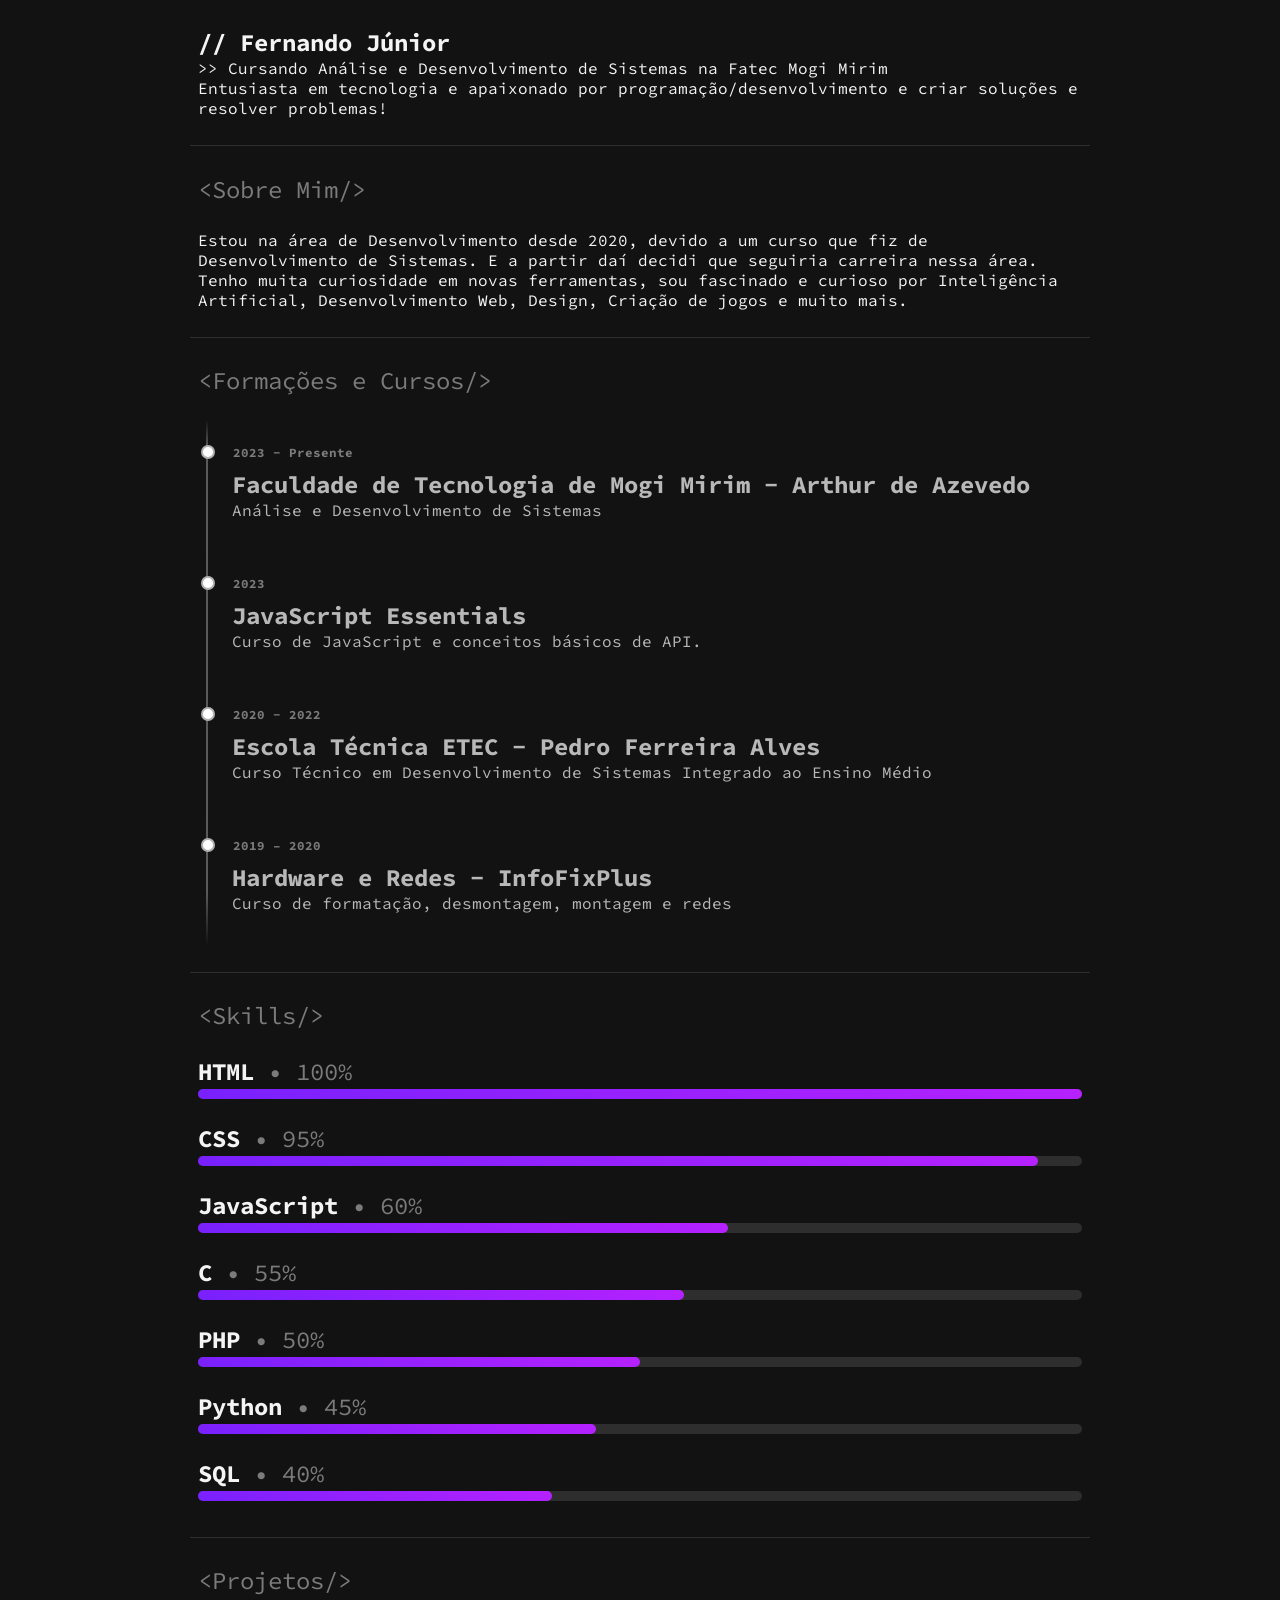
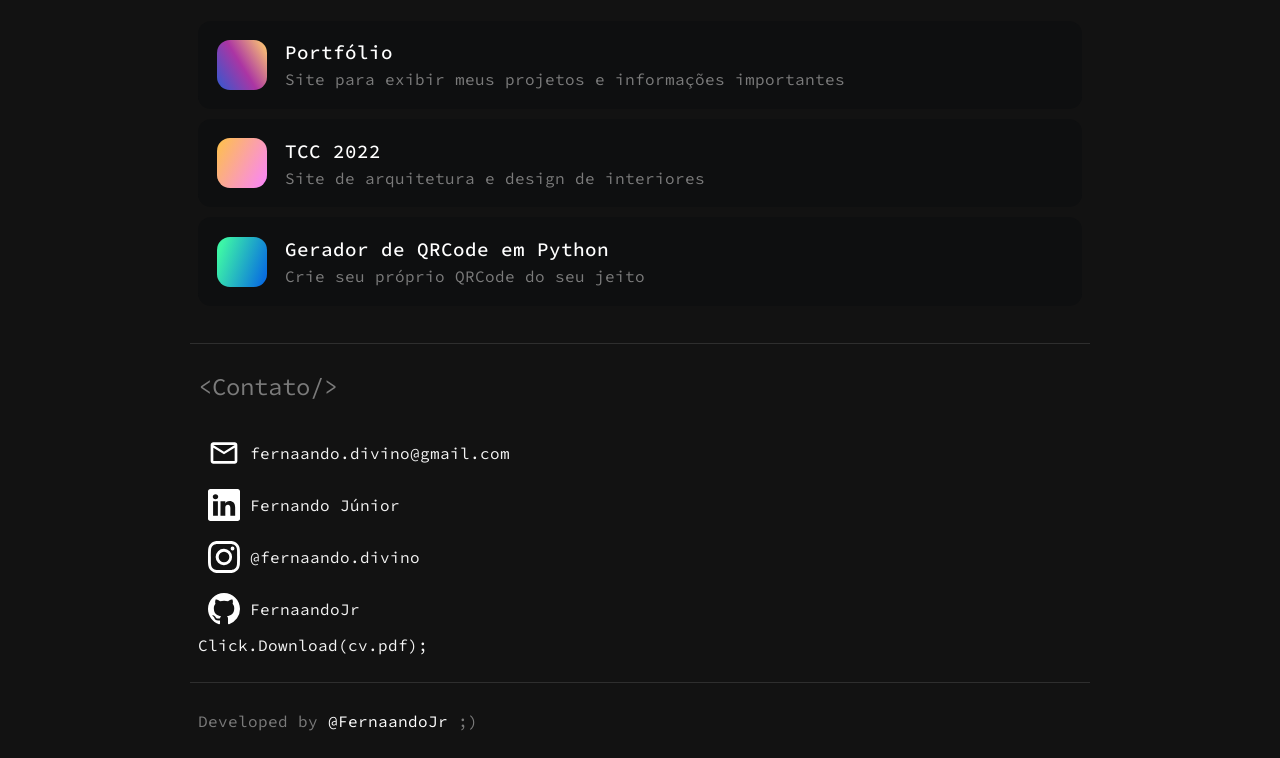
==== index.html @ dce90d5e "colocando animações na barra de skills" ====
<!DOCTYPE html>
<html lang="pt-BR">
  <head>
    <meta charset="UTF-8" />
    <meta content="width=device-width, initial-scale=1" name="viewport" />
    <link rel="stylesheet" href="./css/index.css" />
    <link rel="stylesheet" href="./css/skill.css" />
    <link rel="stylesheet" href="./css/contact.css" />
    <link rel="stylesheet" href="./css/project.css" />
    <link rel="stylesheet" href="./css/formacao.css" />
    <title>FernaandoJr</title>
  </head>
  <body>
    <main class="flex-column">
      <!-- HOME -->
      <section class="home">
        <h1>// Fernando Júnior</h1>

        <p class="rem-1">
          >> Cursando Análise e Desenvolvimento de Sistemas na Fatec Mogi Mirim
        </p>
        <p class="rem-1">
          Entusiasta em tecnologia e apaixonado por programação/desenvolvimento
          e criar soluções e resolver problemas!
        </p>
      </section>
      <div class="line"></div>
      <!-- SOBRE -->
      <section class="about">
        <h1 class="comment title">&lt;Sobre Mim/&gt;</h1>
        <p class="rem-1">
          Estou na área de Desenvolvimento desde 2020, devido a um curso que fiz
          de Desenvolvimento de Sistemas. E a partir daí decidi que seguiria
          carreira nessa área. Tenho muita curiosidade em novas ferramentas, sou
          fascinado e curioso por Inteligência Artificial, Desenvolvimento Web,
          Design, Criação de jogos e muito mais.
        </p>
      </section>
      <div class="line"></div>
      <!-- FORMAÇÃO E CURSOS -->
      <section class="formacao">
        <h1 class="comment title">&lt;Formações e Cursos/&gt;</h1>

        <div class="container">
          <div class="timeline-item" date-is="2023 - Presente">
            <h1>Faculdade de Tecnologia de Mogi Mirim - Arthur de Azevedo</h1>
            <p>Análise e Desenvolvimento de Sistemas</p>
          </div>
          
          <div class="timeline-item" date-is="2023">
            <h1>JavaScript Essentials</h1>
            <p>Curso de JavaScript e conceitos básicos de API.</p>
          </div>

          <div class="timeline-item" date-is="2020 - 2022">
            <h1>Escola Técnica ETEC - Pedro Ferreira Alves</h1>
            <p>
              Curso Técnico em Desenvolvimento de Sistemas Integrado ao Ensino Médio
            </p>
          </div>
          <div class="timeline-item" date-is="2019 – 2020">
            <h1>Hardware e Redes - InfoFixPlus</h1>
            <p>Curso de formatação, desmontagem, montagem e redes</p>
          </div>
        </div>
      </section>
      <div class="line"></div>
      <!-- SKILLS -->
      <section class="skills">
        <h1 class="comment title">&lt;Skills/&gt;</h1>
        <div class="skill-progress flex-column">
          <h1>HTML<span class="grey-text">100%</span></>
          <div class="bar"><div class="bar-status html"></div></div>
          <h1>CSS<span class="grey-text">95%</span></>
          <div class="bar"><div class="bar-status css"></div></div>
          <h1>JavaScript<span class="grey-text">60%</span></>
          <div class="bar"><div class="bar-status js"></div></div>
          <h1>C<span class="grey-text">55%</span></>
          <div class="bar"><div class="bar-status c"></div></div>
          <h1>PHP<span class="grey-text">50%</span></>
          <div class="bar"><div class="bar-status php"></div></div>
          <h1>Python<span class="grey-text">45%</span></>
          <div class="bar"><div class="bar-status py"></div></div>
          <h1>SQL<span class="grey-text">40%</span></>
          <div class="bar"><div class="bar-status sql"></div></div>
        </div>
      </section>
      <!-- PROJETOS -->
      <div class="line"></div>
      <section class="projects">
        <h1 class="comment title">&lt;Projetos/&gt;</h1>
        <a href="https://fernaandojr.github.io/">
          <div class="projects-card flex-row border-radius">
            <div class="gradient g1 border-radius"></div>
            <div class="container flex-column">
              <h1 class="title white-text">Portfólio</h1>
              <p class="desc grey-text">
                Site para exibir meus projetos e informações importantes
              </p>
            </div>
          </div>
        </a>
        <a href="https://github.com/FernaandoJr/TCC2022">
          <div class="projects-card flex-row border-radius">
            <div class="gradient g2 border-radius"></div>
            <div class="container flex-column">
              <h1 class="title white-text">TCC 2022</h1>
              <p class="desc grey-text">
                Site de arquitetura e design de interiores
              </p>
            </div>
          </div>
        </a>
        <a href="https://github.com/FernaandoJr/qrcode-generator">
          <div class="projects-card flex-row border-radius">
            <div class="gradient g3 border-radius"></div>
            <div class="container flex-column">
              <h1 class="title white-text">Gerador de QRCode em Python</h1>
              <p class="desc grey-text">Crie seu próprio QRCode do seu jeito</p>
            </div>
          </div>
        </a>
      </section>
      <!-- CONTATO -->
      <div class="line"></div>
      <section class="contact">
        <h1 class="comment title">&lt;Contato/&gt;</h1>
        <div class="contact-row flex-row">
          <img src="img\svg\mail.svg" alt="Gmail" />
          <a href="mailto:fernaando.divino@gmail.com">
            <p class="grey-hover">fernaando.divino@gmail.com</p>
          </a>
        </div>
        <div class="contact-row flex-row">
          <img src="img\svg\linkedin.svg" alt="LinkedIn" />
          <a href="https://www.linkedin.com/in/fernaandojr/">
            <p class="grey-hover">Fernando Júnior</p>
          </a>
        </div>
        <div class="contact-row flex-row">
          <img src="img\svg\instagram.svg" alt="Instagram" />
          <a href="https://www.instagram.com/fernaando.divino/">
            <p class="grey-hover">@fernaando.divino</p>
          </a>
        </div>
        <div class="contact-row flex-row">
          <img src="img\svg\github.svg" alt="GitHub" />
          <a href="https://github.com/FernaandoJr">
            <p class="grey-hover">FernaandoJr</p>
          </a>
        </div>

        <p>Click.Download(cv.pdf);</p>
      </section>
      <div class="line"></div>
      <section class="footer">
        <p class="grey-text">
          Developed by <span class="white-text">@FernaandoJr</span> ;)
        </p>
      </section>
      <script src="./js/bar.js"></script>
    </main>
  </body>
</html>
---- css/index.css ----
@import url("https://fonts.googleapis.com/css2?family=JetBrains+Mono:ital,wght@0,100;0,200;0,300;0,400;0,500;0,600;0,700;0,800;1,100;1,200;1,300;1,400;1,500;1,600;1,700;1,800&family=Prompt:wght@900&display=swap");
@import url("https://fonts.googleapis.com/css2?family=Inter:slnt,wght@-10..0,100..900&family=Source+Code+Pro:ital,wght@0,200..900;1,200..900&display=swap");
@import url("https://fonts.googleapis.com/css2?family=Inter:wght@100..900&display=swap");

/*
font-family: "Inter", sans-serif;
font-family: "JetBrains Mono", monospace;
*/

:root {
  --dark-grey: #0e0f10;
  --light-grey: #1e2022;

  --fundo: #121212;
  --comment: #7b7b7b;
  --white: #f4f4f4;
  --line: #2e2e2e;
}

body {
  background-color: var(--fundo);
  color: var(--white);
  display: flex;
  justify-content: center;
}

* {
  font-family: "Source Code Pro", monospace;
  margin: 0;
}

a {
  text-decoration: none;
  color: var(--white);
}

/* --------------- CSS JÁ PRONTOS --------------- */

.border-radius {
  border-radius: 13px;
}
.flex-column {
  display: flex;
  flex-direction: column;
}
.flex-row {
  display: flex;
  flex-direction: row;
}

.comment {
  color: var(--comment);
}

.white-text {
  color: #ffffff;
}

.rem-1 {
  font-size: 1rem;
}
.grey-hover {
  transition: all 0.15s ease-in-out;
}

.grey-hover:hover {
  color: rgb(175, 175, 175);
}

.grey-text {
  color: var(--comment);
}

/* ------------- FIM CSS JÁ PRONTOS ------------- */

main {
  width: 100%;
  max-width: 900px;
  flex-wrap: wrap;
}


.line {
  width: 100%;
  background-color: var(--line);
  height: 1px;
  border: 1rem;
}

section .comment.title {
  margin-bottom: 25px;
  font-weight: 400;
}

section{
  padding: .5rem;
  padding-top: 1.7rem;
  padding-bottom: 1.7rem;
}

@media screen and (max-width: 600px){

}
---- css/skill.css ----
.skill-progress h1 {
  justify-content: flex-start;
  font-size: 1.5rem;
  margin-top: 1rem;
  margin-bottom: .5rem;
}

.skill-progress h1:first-child{
  margin-top: 0;
}

.skill-progress {
  width: 100%;
}

.skill-progress .bar {
  background-color: var(--line);
  height: 10px;
  border-radius: 100rem;
  width: 100%;
  margin-bottom: 15px;
}

.bar .bar-status {
  background-color: #7721fd;
  background-image: linear-gradient(19deg, #7721fd 0%, #b721ff 100%);
  height: 100%;
  border-radius: 1rem;
  margin-top: 2px;
}

.bar:last-child {
  margin-bottom: 0;
}

.skill-progress span {
  font-size: 1.5rem;
  align-self: center;
  font-weight: normal;
}

.skill-progress span::before{
  content: " • ";
}

.bar-status.html {
  width: 100%;
}
.bar-status.css {
  width: 95%;
}
.bar-status.js {
  width: 60%;
}
.bar-status.c {
  width: 55%;
}
.bar-status.py {
  width: 45%;
}
.bar-status.sql {
  width: 40%;
}
.bar-status.php {
  width: 50%;
}

@media screen and (max-width: 900px) {
  main {
    width: 95%;
  }
}

@media screen and (max-width: 600px) {

  .skill-progress h1 {
    font-size: 1.2rem;
  }
  .skill-progress span {
    font-size: 1.2rem;
  }
  
}


@keyframes progress {
  from {
      width: 0;
  }
}

@media (prefers-reduced-motion: no-preference) {
  .bar-status-animation {
    animation: progress 2s cubic-bezier(0.25, 1, 0.5, 1) 0s 1 normal none;
  }
}
---- css/contact.css ----
.contact-row {
    align-items: center;
    height: fit-content;
  }
  
  .contact-row p {
    font-size: 1rem;
    line-height: 2rem;
  }
  
  .contact-row img {
    aspect-ratio: 1;
    height: 2rem;
    margin: 10px;
    background-color: var();
  }
---- css/project.css ----
.projects-card {
    background-color: var(--dark-grey);
    transition: all 0.2s ease-in-out;
    padding: 1.2rem;
    max-width: 100%;
    margin-bottom: 10px;
    align-items: center;
    height: fit-content;
  }
  
  .projects-card:hover {
    transform: scale(1.015);
    background-color: var(--light-grey);
  }
  .projects-card .title {
    line-height: 1.5rem;
    font-size: 1.2rem;
    font-weight: 500;
    margin-bottom: 5px;
  }
  .projects-card .desc {
    font-weight: 400;
  }
  
  .gradient {
    aspect-ratio: 1;
    height: 50px;
    margin-right: 10px;
  }
  
  .g1 {
    background-image: linear-gradient(
      58.2deg,
      rgb(40, 92, 212) -3%,
      rgba(171, 53, 163) 49.3%,
      rgba(255, 204, 112) 97.7%
    );
  }
  .g2 {
    background-image: linear-gradient(
      120deg,
      rgba(253, 189, 85, 1) 7.8%,
      rgba(249, 131, 255, 1) 100.3%
    );
  }
  .g3 {
    background-image: linear-gradient(
      109.6deg,
      rgba(61, 245, 167, 1) 11.2%,
      rgba(9, 111, 224, 1) 91.1%
    );
  }
---- css/formacao.css ----
.container {
  width: 100%;
  margin-left: .5rem;
}

.timeline-item {
  padding: 3em 2em 2em 1.5rem;
  position: relative;
  color: rgba(255, 255, 255, 0.7);
  border-left: 2px solid rgba(255, 255, 255, 0.3);
}

.timeline-item::before {
  content: attr(date-is);
  position: absolute;
  left: 2em;
  font-weight: bold;
  top: 1.5rem;
  display: block;
  font-weight: 700;
  font-size: 0.785rem;
  color: var(--comment);
}
.timeline-item::after {
  width: 10px;
  height: 10px;
  display: block;
  top: 1.5rem;
  position: absolute;
  left: -7px;
  border-radius: 10px;
  content: "";
  border: 2px solid rgba(0, 0, 0, 0.3);
  background: white;
}
.timeline-item:last-child {
  border-image: linear-gradient(to bottom, rgba(255, 255, 255, 0.3) 60%, rgba(0, 0, 0, 0)) 1 100%;
}

.timeline-item h1{
    font-size: 1.5rem;
}
.timeline-item p {
    font-size: 1rem;
}

.timeline-item:first-child {
    border-image: linear-gradient(to top, rgba(255, 255, 255, 0.3) 80%, rgba(111, 255, 0, 0)) 1 100%;
  }
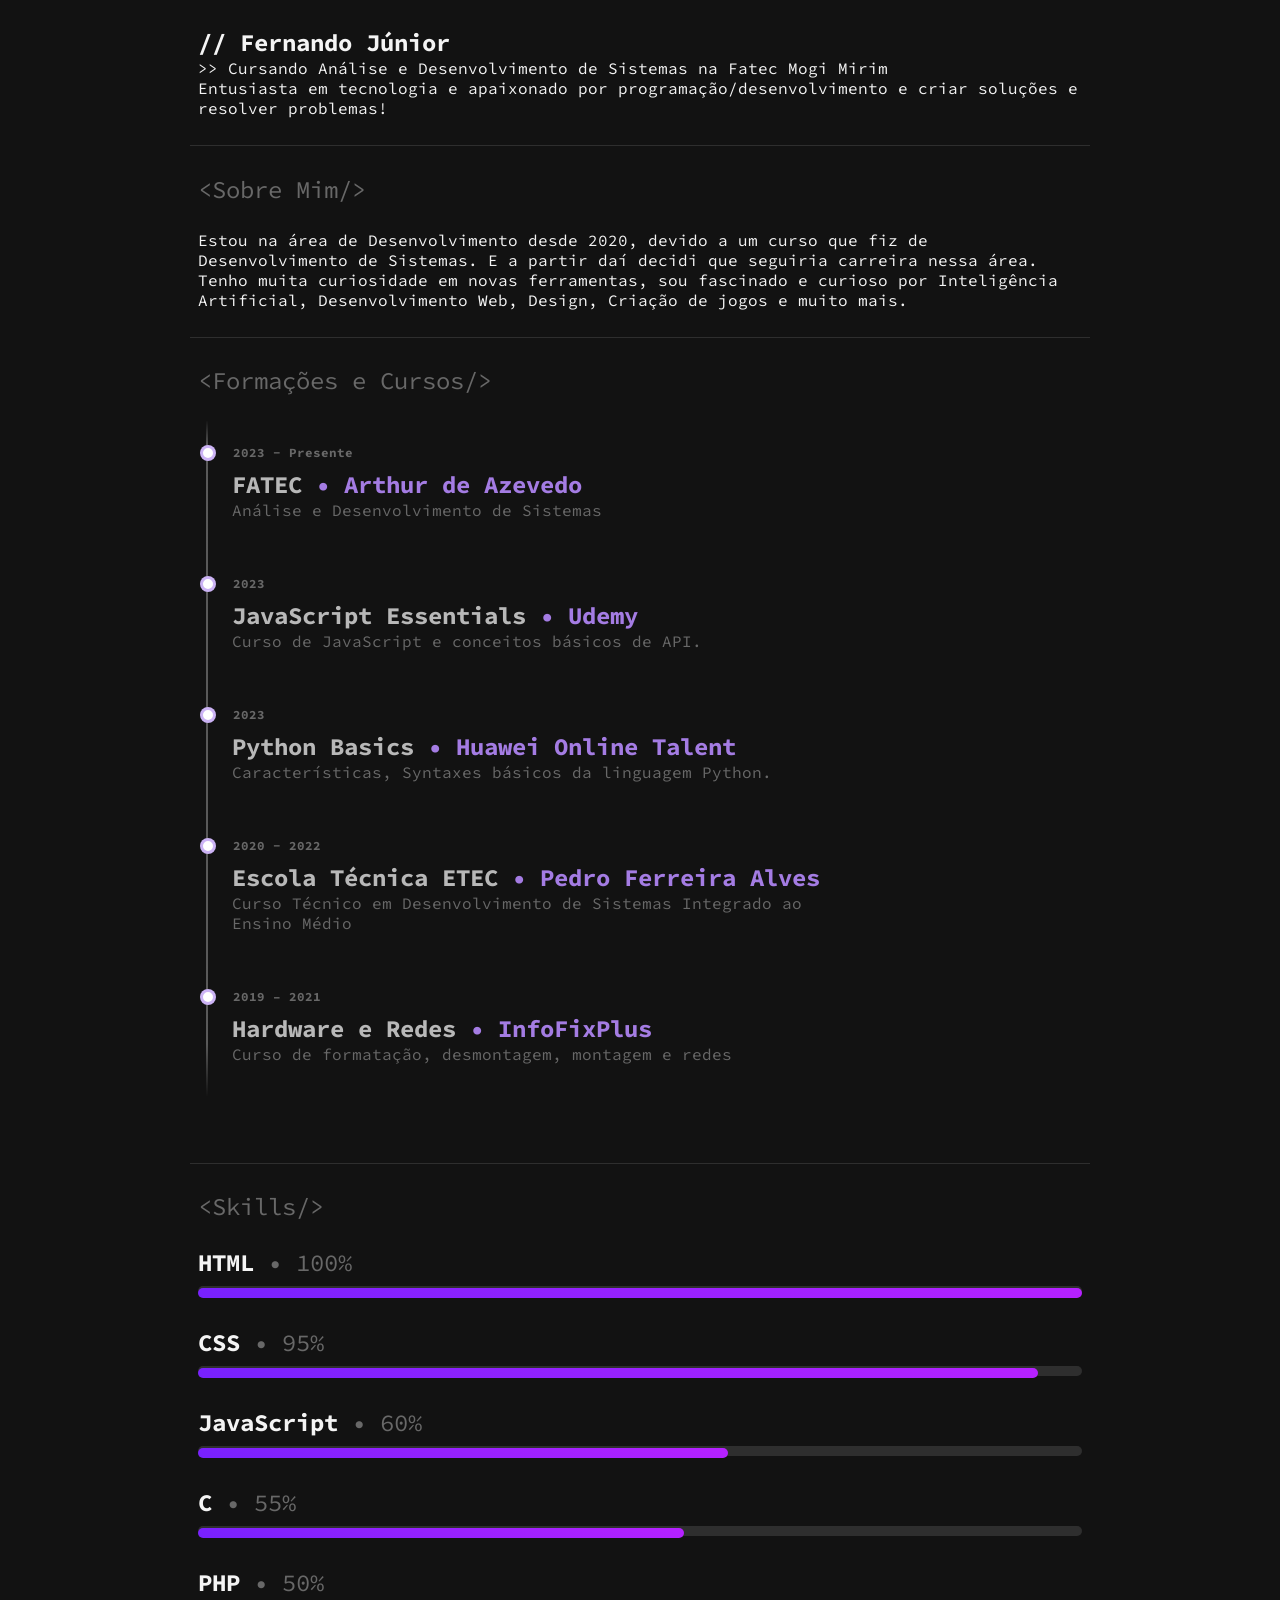
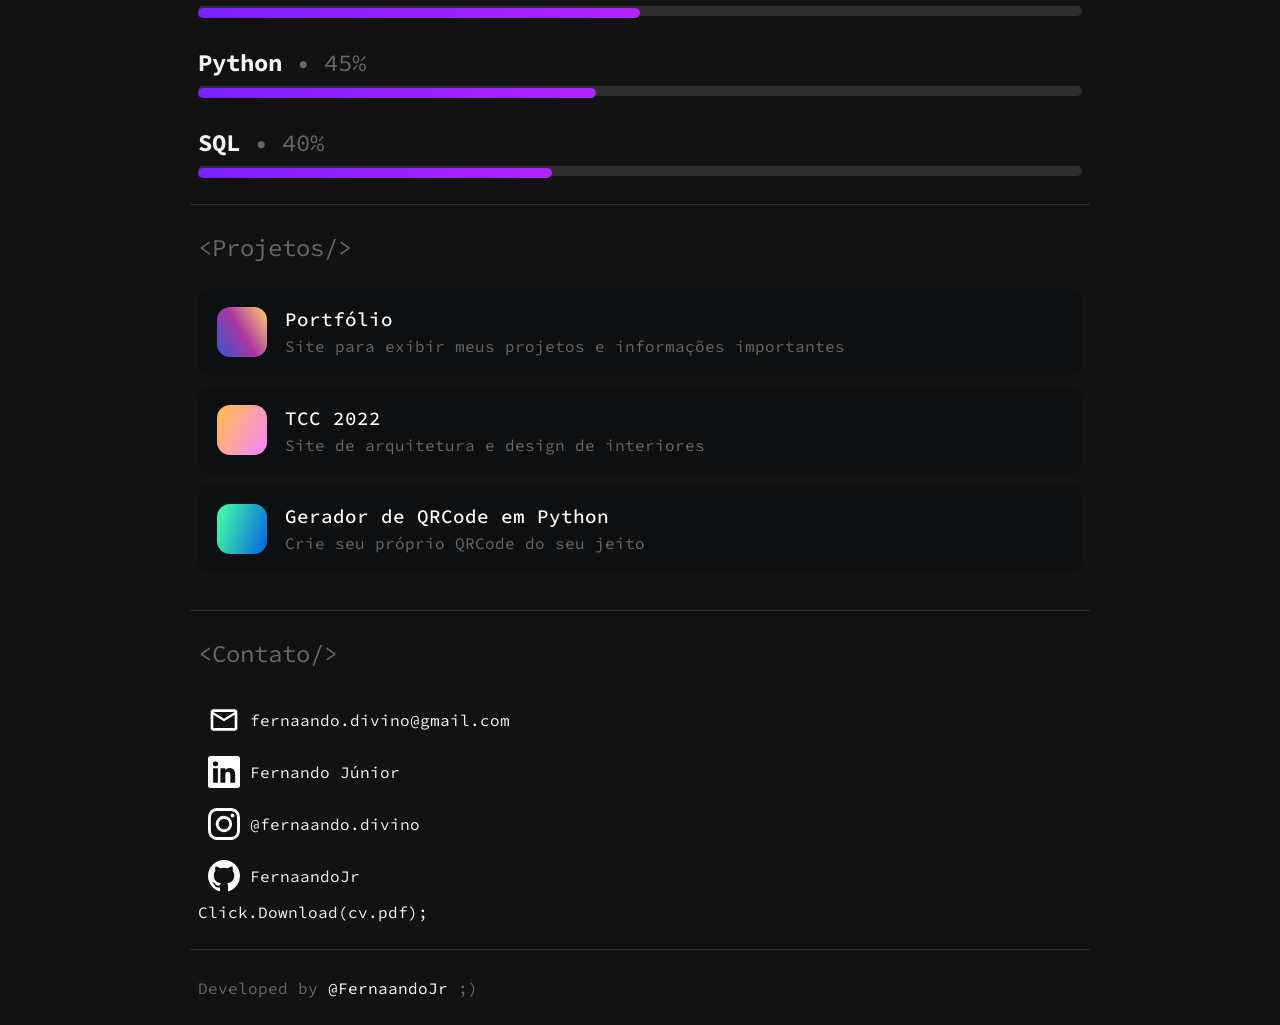
==== commit 2f4b3bfc: "mudando as cores da seção formações" ====
--- a/index.html
+++ b/index.html
@@ -43,23 +43,28 @@
 
         <div class="container">
           <div class="timeline-item" date-is="2023 - Presente">
-            <h1>Faculdade de Tecnologia de Mogi Mirim - Arthur de Azevedo</h1>
+            <h1>FATEC<span>Arthur de Azevedo</span></h1>
             <p>Análise e Desenvolvimento de Sistemas</p>
           </div>
-          
+
           <div class="timeline-item" date-is="2023">
-            <h1>JavaScript Essentials</h1>
+            <h1>JavaScript Essentials <span>Udemy</span></h1>
             <p>Curso de JavaScript e conceitos básicos de API.</p>
+          </div>
+          <div class="timeline-item" date-is="2023">
+            <h1>Python Basics <span>Huawei Online Talent</span></h1>
+            <p>Características, Syntaxes básicos da linguagem Python.</p>
           </div>
 
           <div class="timeline-item" date-is="2020 - 2022">
-            <h1>Escola Técnica ETEC - Pedro Ferreira Alves</h1>
+            <h1>Escola Técnica ETEC <span>Pedro Ferreira Alves</span></h1>
             <p>
-              Curso Técnico em Desenvolvimento de Sistemas Integrado ao Ensino Médio
+              Curso Técnico em Desenvolvimento de Sistemas Integrado ao Ensino
+              Médio
             </p>
           </div>
-          <div class="timeline-item" date-is="2019 – 2020">
-            <h1>Hardware e Redes - InfoFixPlus</h1>
+          <div class="timeline-item" date-is="2019 – 2021">
+            <h1>Hardware e Redes <span>InfoFixPlus</span></h1>
             <p>Curso de formatação, desmontagem, montagem e redes</p>
           </div>
         </div>
@@ -69,19 +74,19 @@
       <section class="skills">
         <h1 class="comment title">&lt;Skills/&gt;</h1>
         <div class="skill-progress flex-column">
-          <h1>HTML<span class="grey-text">100%</span></>
+          <h1>HTML<span class="grey-text">100%</span></h1>
           <div class="bar"><div class="bar-status html"></div></div>
-          <h1>CSS<span class="grey-text">95%</span></>
+          <h1>CSS<span class="grey-text">95%</span></h1>
           <div class="bar"><div class="bar-status css"></div></div>
-          <h1>JavaScript<span class="grey-text">60%</span></>
+          <h1>JavaScript<span class="grey-text">60%</span></h1>
           <div class="bar"><div class="bar-status js"></div></div>
-          <h1>C<span class="grey-text">55%</span></>
+          <h1>C<span class="grey-text">55%</span></h1>
           <div class="bar"><div class="bar-status c"></div></div>
-          <h1>PHP<span class="grey-text">50%</span></>
+          <h1>PHP<span class="grey-text">50%</span></h1>
           <div class="bar"><div class="bar-status php"></div></div>
-          <h1>Python<span class="grey-text">45%</span></>
+          <h1>Python<span class="grey-text">45%</span></h1>
           <div class="bar"><div class="bar-status py"></div></div>
-          <h1>SQL<span class="grey-text">40%</span></>
+          <h1>SQL<span class="grey-text">40%</span></h1>
           <div class="bar"><div class="bar-status sql"></div></div>
         </div>
       </section>
--- a/css/index.css
+++ b/css/index.css
@@ -12,9 +12,10 @@
   --light-grey: #1e2022;
 
   --fundo: #121212;
-  --comment: #7b7b7b;
+  --comment: #686868;
   --white: #f4f4f4;
   --line: #2e2e2e;
+  --acent: #9f6eec;
 }
 
 body {
--- a/css/skill.css
+++ b/css/skill.css
@@ -1,3 +1,4 @@
+
 .skill-progress h1 {
   justify-content: flex-start;
   font-size: 1.5rem;
--- a/css/formacao.css
+++ b/css/formacao.css
@@ -1,4 +1,6 @@
-
+:root{
+  --acent: #a47ce3;
+}
 
 .container {
   width: 100%;
@@ -29,10 +31,10 @@
   display: block;
   top: 1.5rem;
   position: absolute;
-  left: -7px;
+  left: -8px;
   border-radius: 10px;
   content: "";
-  border: 2px solid rgba(0, 0, 0, 0.3);
+  border: 3px solid #9e6eec85;
   background: white;
 }
 .timeline-item:last-child {
@@ -44,8 +46,18 @@
 }
 .timeline-item p {
     font-size: 1rem;
+    color: var(--comment);
+    width: 70%;
 }
 
 .timeline-item:first-child {
     border-image: linear-gradient(to top, rgba(255, 255, 255, 0.3) 80%, rgba(111, 255, 0, 0)) 1 100%;
-  }+  }
+
+.timeline-item h1 span{
+  color: var(--acent);
+}
+
+.timeline-item h1 span::before{
+  content: " • ";
+}
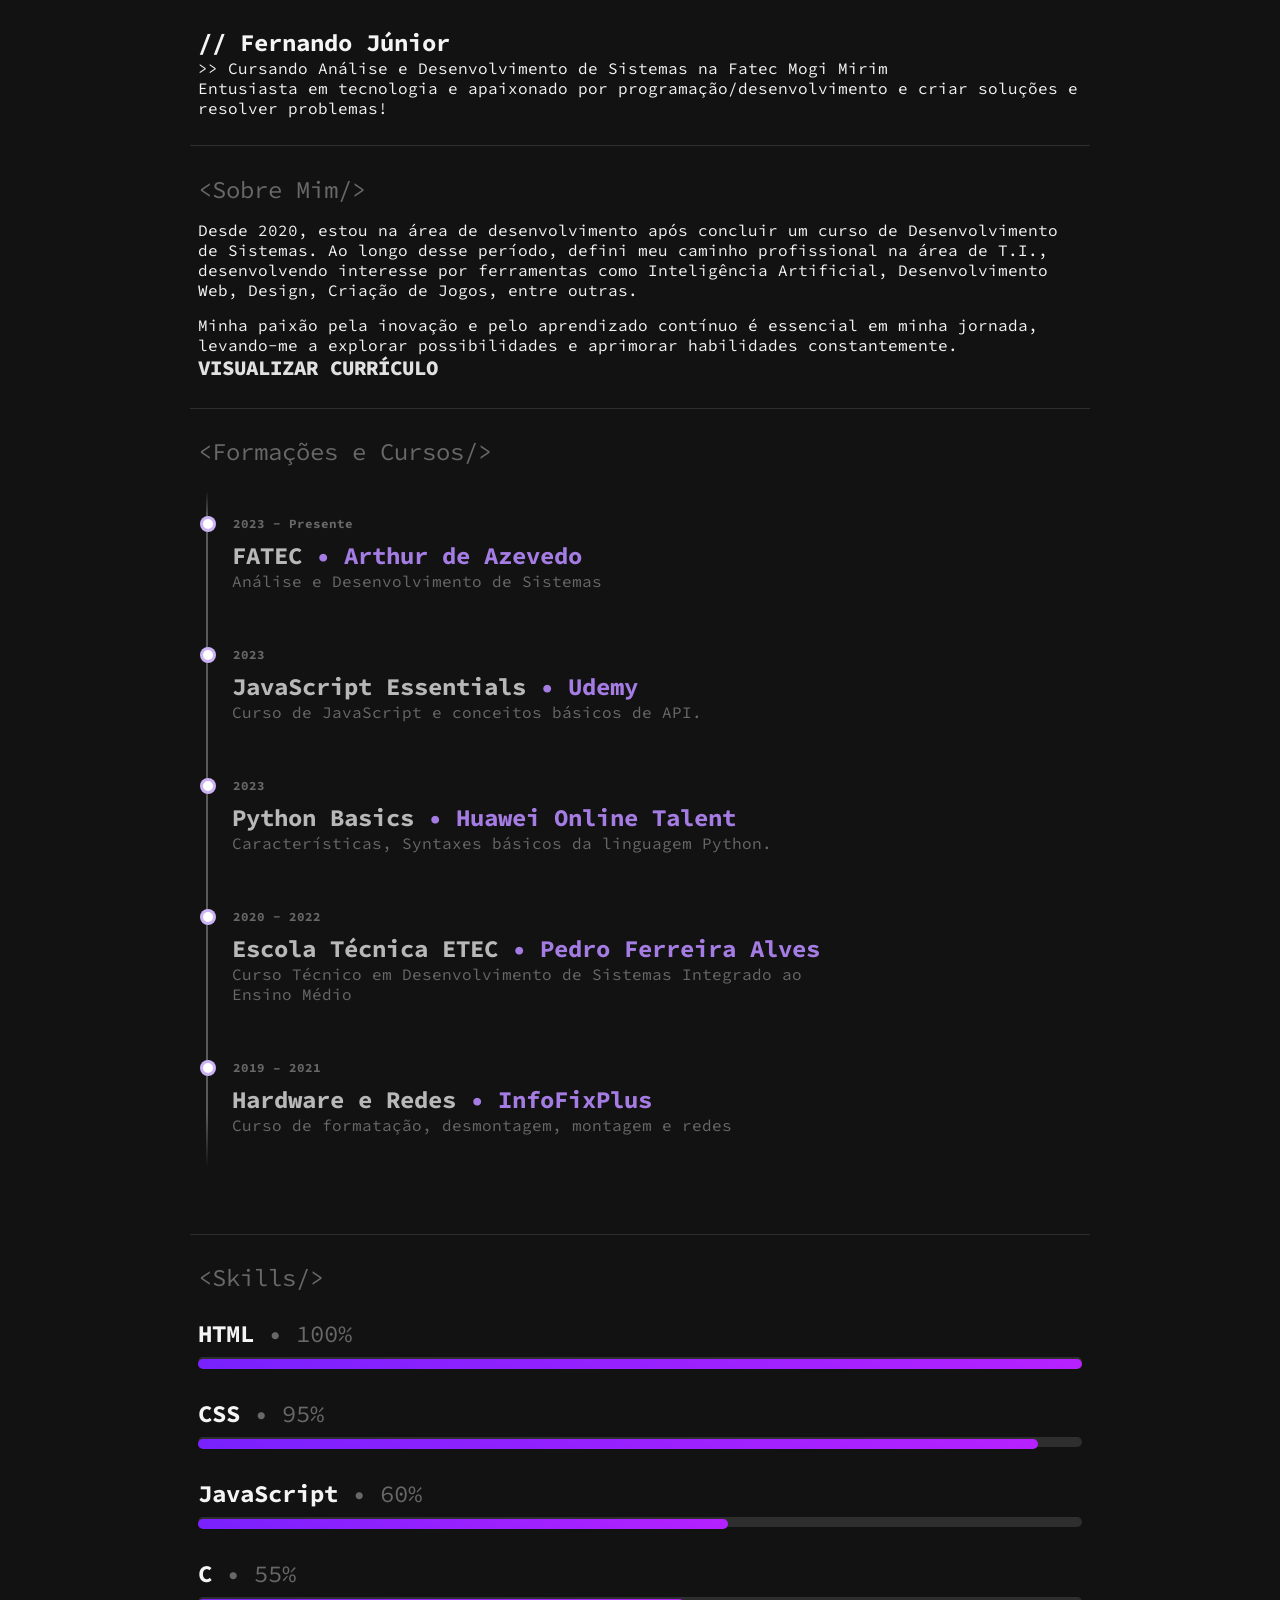
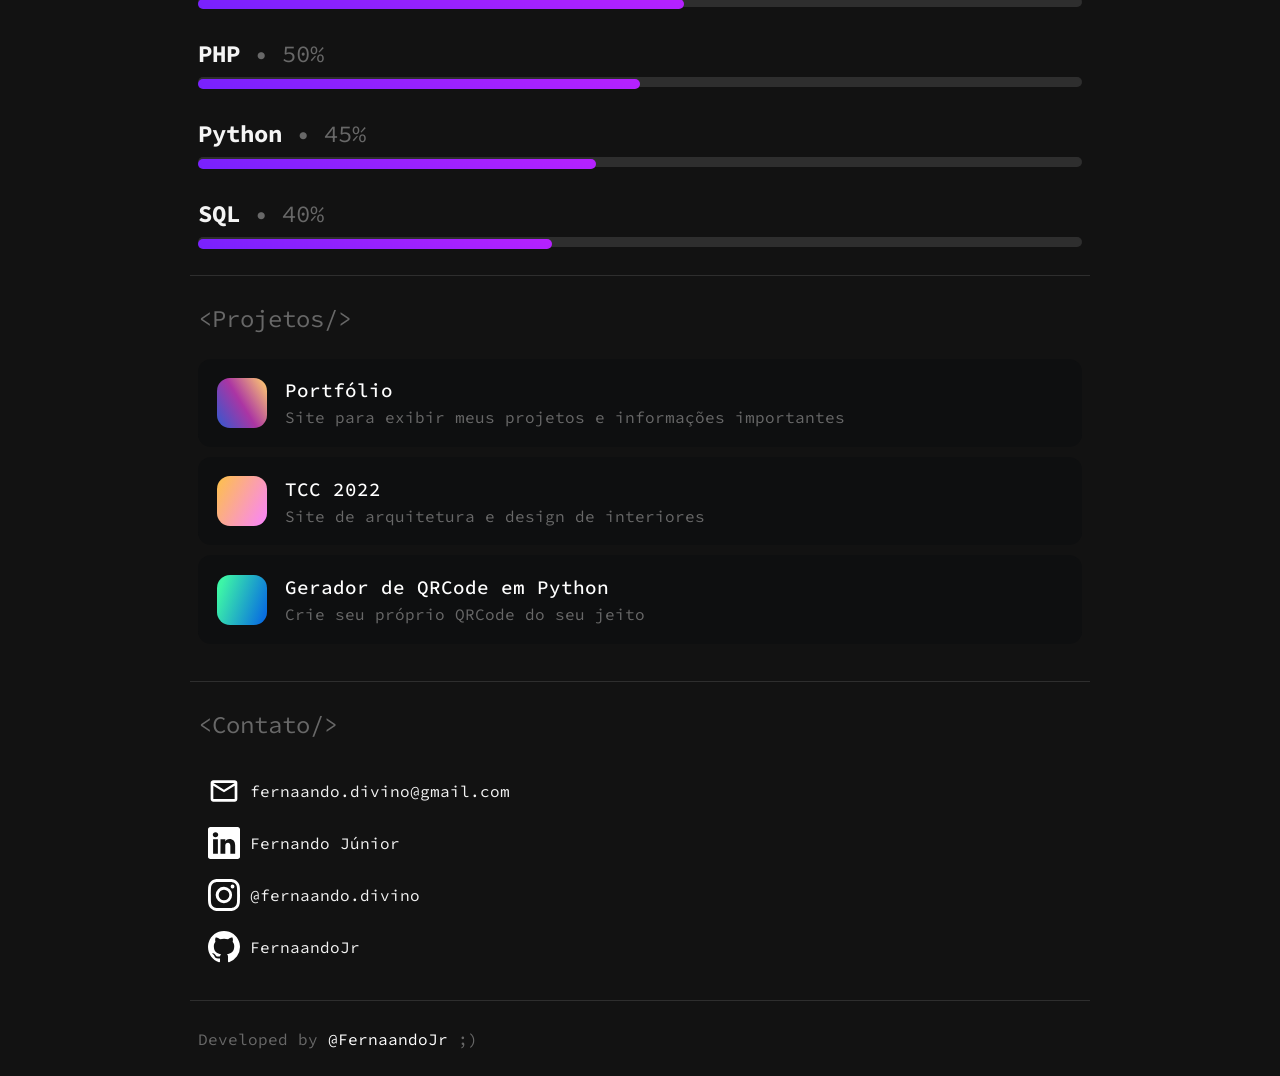
==== commit cc6a72c9: "arrumando a seção sobre" ====
--- a/index.html
+++ b/index.html
@@ -2,12 +2,27 @@
 <html lang="pt-BR">
   <head>
     <meta charset="UTF-8" />
+    <meta
+      name="keywords"
+      content="fernando divino de moraes júnior, fernando, 
+      divino, junior, portfolio, site, website, curriculo, 
+      fernando junior, fernando divino, programador, linkedin, 
+      fernaandojr, fernandojr, fernandojunior, fernando divino, 
+      fernando moraes, "
+    />
+    <meta
+      name="description"
+      content="Meu Portfólio com projetos e informações sobre mim e 
+      minha carreira na área de T.I."
+    />
+    <meta name="author" content="Fernando Divino de Moraes Júnior" />
     <meta content="width=device-width, initial-scale=1" name="viewport" />
-    <link rel="stylesheet" href="./css/index.css" />
-    <link rel="stylesheet" href="./css/skill.css" />
-    <link rel="stylesheet" href="./css/contact.css" />
-    <link rel="stylesheet" href="./css/project.css" />
-    <link rel="stylesheet" href="./css/formacao.css" />
+    <link rel="stylesheet" href="./styles/index.css" />
+    <link rel="stylesheet" href="./styles/skill.css" />
+    <link rel="stylesheet" href="./styles/sobre.css" />
+    <link rel="stylesheet" href="./styles/contact.css" />
+    <link rel="stylesheet" href="./styles/project.css" />
+    <link rel="stylesheet" href="./styles/formacao.css" />
     <title>FernaandoJr</title>
   </head>
   <body>
@@ -27,14 +42,20 @@
       <div class="line"></div>
       <!-- SOBRE -->
       <section class="about">
-        <h1 class="comment title">&lt;Sobre Mim/&gt;</h1>
-        <p class="rem-1">
-          Estou na área de Desenvolvimento desde 2020, devido a um curso que fiz
-          de Desenvolvimento de Sistemas. E a partir daí decidi que seguiria
-          carreira nessa área. Tenho muita curiosidade em novas ferramentas, sou
-          fascinado e curioso por Inteligência Artificial, Desenvolvimento Web,
-          Design, Criação de jogos e muito mais.
+        <h1 class="sobre comment title">&lt;Sobre Mim/&gt;</h1>
+        <p>
+          Desde 2020, estou na área de desenvolvimento após concluir um curso de
+          Desenvolvimento de Sistemas. Ao longo desse período, defini meu
+          caminho profissional na área de T.I., desenvolvendo interesse por
+          ferramentas como Inteligência Artificial, Desenvolvimento Web, Design,
+          Criação de Jogos, entre outras.
         </p>
+        <p>
+          Minha paixão pela inovação e pelo aprendizado contínuo é essencial em
+          minha jornada, levando-me a explorar possibilidades e aprimorar
+          habilidades constantemente.
+        </p>
+        <button>Visualizar currículo</button>
       </section>
       <div class="line"></div>
       <!-- FORMAÇÃO E CURSOS -->
@@ -154,8 +175,6 @@
             <p class="grey-hover">FernaandoJr</p>
           </a>
         </div>
-
-        <p>Click.Download(cv.pdf);</p>
       </section>
       <div class="line"></div>
       <section class="footer">
--- a/styles/index.css
+++ b/styles/index.css
@@ -0,0 +1,104 @@
+@import url("https://fonts.googleapis.com/css2?family=JetBrains+Mono:ital,wght@0,100;0,200;0,300;0,400;0,500;0,600;0,700;0,800;1,100;1,200;1,300;1,400;1,500;1,600;1,700;1,800&family=Prompt:wght@900&display=swap");
+@import url("https://fonts.googleapis.com/css2?family=Inter:slnt,wght@-10..0,100..900&family=Source+Code+Pro:ital,wght@0,200..900;1,200..900&display=swap");
+@import url("https://fonts.googleapis.com/css2?family=Inter:wght@100..900&display=swap");
+
+/*
+font-family: "Inter", sans-serif;
+font-family: "JetBrains Mono", monospace;
+*/
+
+:root {
+  --dark-grey: #0e0f10;
+  --light-grey: #1e2022;
+
+  --fundo: #121212;
+  --comment: #686868;
+  --white: #f4f4f4;
+  --line: #2e2e2e;
+  --acent: #9f6eec;
+}
+
+body {
+  background-color: var(--fundo);
+  color: var(--white);
+  display: flex;
+  justify-content: center;
+}
+
+* {
+  font-family: "Source Code Pro", monospace;
+  margin: 0;
+}
+
+a {
+  text-decoration: none;
+  color: var(--white);
+}
+
+/* --------------- CSS JÁ PRONTOS --------------- */
+
+.border-radius {
+  border-radius: 13px;
+}
+.flex-column {
+  display: flex;
+  flex-direction: column;
+}
+.flex-row {
+  display: flex;
+  flex-direction: row;
+}
+
+.comment {
+  color: var(--comment);
+}
+
+.white-text {
+  color: #ffffff;
+}
+
+.rem-1 {
+  font-size: 1rem;
+}
+.grey-hover {
+  transition: all 0.15s ease-in-out;
+}
+
+.grey-hover:hover {
+  color: rgb(175, 175, 175);
+}
+
+.grey-text {
+  color: var(--comment);
+}
+
+/* ------------- FIM CSS JÁ PRONTOS ------------- */
+
+main {
+  width: 100%;
+  max-width: 900px;
+  flex-wrap: wrap;
+}
+
+
+.line {
+  width: 100%;
+  background-color: var(--line);
+  height: 1px;
+  border: 1rem;
+}
+
+section .comment.title {
+  margin-bottom: 25px;
+  font-weight: 400;
+}
+
+section{
+  padding: .5rem;
+  padding-top: 1.7rem;
+  padding-bottom: 1.7rem;
+}
+
+@media screen and (max-width: 600px){
+
+}
--- a/styles/skill.css
+++ b/styles/skill.css
@@ -0,0 +1,97 @@
+
+.skill-progress h1 {
+  justify-content: flex-start;
+  font-size: 1.5rem;
+  margin-top: 1rem;
+  margin-bottom: .5rem;
+}
+
+.skill-progress h1:first-child{
+  margin-top: 0;
+}
+
+.skill-progress {
+  width: 100%;
+}
+
+.skill-progress .bar {
+  background-color: var(--line);
+  height: 10px;
+  border-radius: 100rem;
+  width: 100%;
+  margin-bottom: 15px;
+}
+
+.bar .bar-status {
+  background-color: #7721fd;
+  background-image: linear-gradient(19deg, #7721fd 0%, #b721ff 100%);
+  height: 100%;
+  border-radius: 1rem;
+  margin-top: 2px;
+}
+
+.bar:last-child {
+  margin-bottom: 0;
+}
+
+.skill-progress span {
+  font-size: 1.5rem;
+  align-self: center;
+  font-weight: normal;
+}
+
+.skill-progress span::before{
+  content: " • ";
+}
+
+.bar-status.html {
+  width: 100%;
+}
+.bar-status.css {
+  width: 95%;
+}
+.bar-status.js {
+  width: 60%;
+}
+.bar-status.c {
+  width: 55%;
+}
+.bar-status.py {
+  width: 45%;
+}
+.bar-status.sql {
+  width: 40%;
+}
+.bar-status.php {
+  width: 50%;
+}
+
+@media screen and (max-width: 900px) {
+  main {
+    width: 95%;
+  }
+}
+
+@media screen and (max-width: 600px) {
+
+  .skill-progress h1 {
+    font-size: 1.2rem;
+  }
+  .skill-progress span {
+    font-size: 1.2rem;
+  }
+  
+}
+
+
+@keyframes progress {
+  from {
+      width: 0;
+  }
+}
+
+@media (prefers-reduced-motion: no-preference) {
+  .bar-status-animation {
+    animation: progress 2s cubic-bezier(0.25, 1, 0.5, 1) 0s 1 normal none;
+  }
+}
--- a/styles/sobre.css
+++ b/styles/sobre.css
@@ -0,0 +1,47 @@
+.sobre{
+    margin-bottom: 15px !important;
+}
+
+.about p:nth-child(3){
+    margin-top: 15px;
+}
+
+button {
+    font-size: 1.3rem;
+    padding: 0;
+    color: #e1e1e1;
+    font-weight: 800;
+    cursor: pointer;
+    position: relative;
+    border: none;
+    background: none;
+    text-transform: uppercase;
+    transition-timing-function: cubic-bezier(0.25, 0.8, 0.25, 1);
+    transition-duration: 400ms;
+    transition-property: color;
+  }
+  
+  button:focus,
+  button:hover {
+    color: #fff;
+  }
+  
+  button:focus:after,
+  button:hover:after {
+    width: 100%;
+    left: 0%;
+  }
+  
+  button:after {
+    content: "";
+    pointer-events: none;
+    bottom: -3px;
+    left: 50%;
+    position: absolute;
+    width: 0%;
+    height: 2px;
+    background-color: #fff;
+    transition-timing-function: cubic-bezier(0.25, 0.8, 0.25, 1);
+    transition-duration: 400ms;
+    transition-property: width, left;
+  }
--- a/styles/contact.css
+++ b/styles/contact.css
@@ -0,0 +1,17 @@
+.contact-row {
+    align-items: center;
+    height: fit-content;
+  }
+  
+  .contact-row p {
+    font-size: 1rem;
+    line-height: 2rem;
+  }
+  
+  .contact-row img {
+    aspect-ratio: 1;
+    height: 2rem;
+    margin: 10px;
+    background-color: var();
+  }
+  
--- a/styles/project.css
+++ b/styles/project.css
@@ -0,0 +1,52 @@
+.projects-card {
+    background-color: var(--dark-grey);
+    transition: all 0.2s ease-in-out;
+    padding: 1.2rem;
+    max-width: 100%;
+    margin-bottom: 10px;
+    align-items: center;
+    height: fit-content;
+  }
+  
+  .projects-card:hover {
+    transform: scale(1.015);
+    background-color: var(--light-grey);
+  }
+  .projects-card .title {
+    line-height: 1.5rem;
+    font-size: 1.2rem;
+    font-weight: 500;
+    margin-bottom: 5px;
+  }
+  .projects-card .desc {
+    font-weight: 400;
+  }
+  
+  .gradient {
+    aspect-ratio: 1;
+    height: 50px;
+    margin-right: 10px;
+  }
+  
+  .g1 {
+    background-image: linear-gradient(
+      58.2deg,
+      rgb(40, 92, 212) -3%,
+      rgba(171, 53, 163) 49.3%,
+      rgba(255, 204, 112) 97.7%
+    );
+  }
+  .g2 {
+    background-image: linear-gradient(
+      120deg,
+      rgba(253, 189, 85, 1) 7.8%,
+      rgba(249, 131, 255, 1) 100.3%
+    );
+  }
+  .g3 {
+    background-image: linear-gradient(
+      109.6deg,
+      rgba(61, 245, 167, 1) 11.2%,
+      rgba(9, 111, 224, 1) 91.1%
+    );
+  }
--- a/styles/formacao.css
+++ b/styles/formacao.css
@@ -0,0 +1,63 @@
+:root{
+  --acent: #a47ce3;
+}
+
+.container {
+  width: 100%;
+  margin-left: .5rem;
+}
+
+.timeline-item {
+  padding: 3em 2em 2em 1.5rem;
+  position: relative;
+  color: rgba(255, 255, 255, 0.7);
+  border-left: 2px solid rgba(255, 255, 255, 0.3);
+}
+
+.timeline-item::before {
+  content: attr(date-is);
+  position: absolute;
+  left: 2em;
+  font-weight: bold;
+  top: 1.5rem;
+  display: block;
+  font-weight: 700;
+  font-size: 0.785rem;
+  color: var(--comment);
+}
+.timeline-item::after {
+  width: 10px;
+  height: 10px;
+  display: block;
+  top: 1.5rem;
+  position: absolute;
+  left: -8px;
+  border-radius: 10px;
+  content: "";
+  border: 3px solid #9e6eec85;
+  background: white;
+}
+.timeline-item:last-child {
+  border-image: linear-gradient(to bottom, rgba(255, 255, 255, 0.3) 60%, rgba(0, 0, 0, 0)) 1 100%;
+}
+
+.timeline-item h1{
+    font-size: 1.5rem;
+}
+.timeline-item p {
+    font-size: 1rem;
+    color: var(--comment);
+    width: 70%;
+}
+
+.timeline-item:first-child {
+    border-image: linear-gradient(to top, rgba(255, 255, 255, 0.3) 80%, rgba(111, 255, 0, 0)) 1 100%;
+  }
+
+.timeline-item h1 span{
+  color: var(--acent);
+}
+
+.timeline-item h1 span::before{
+  content: " • ";
+}
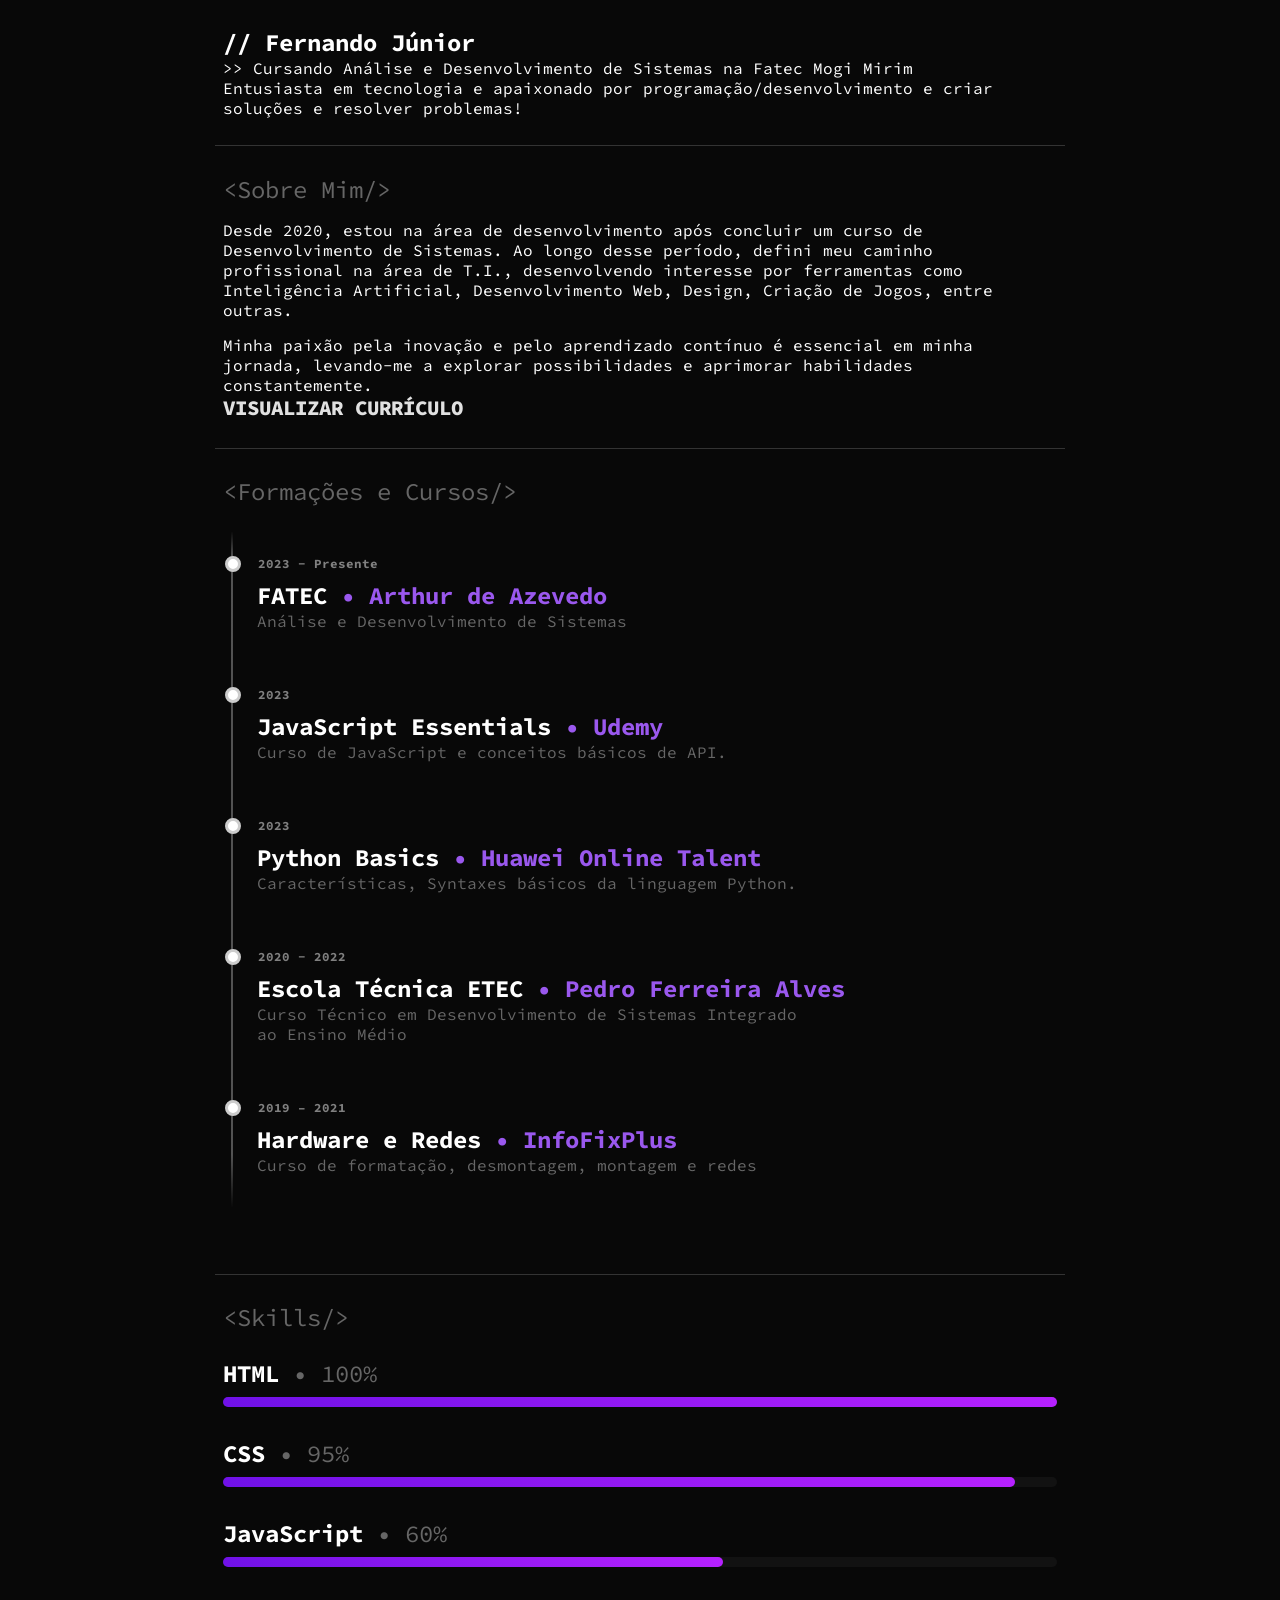
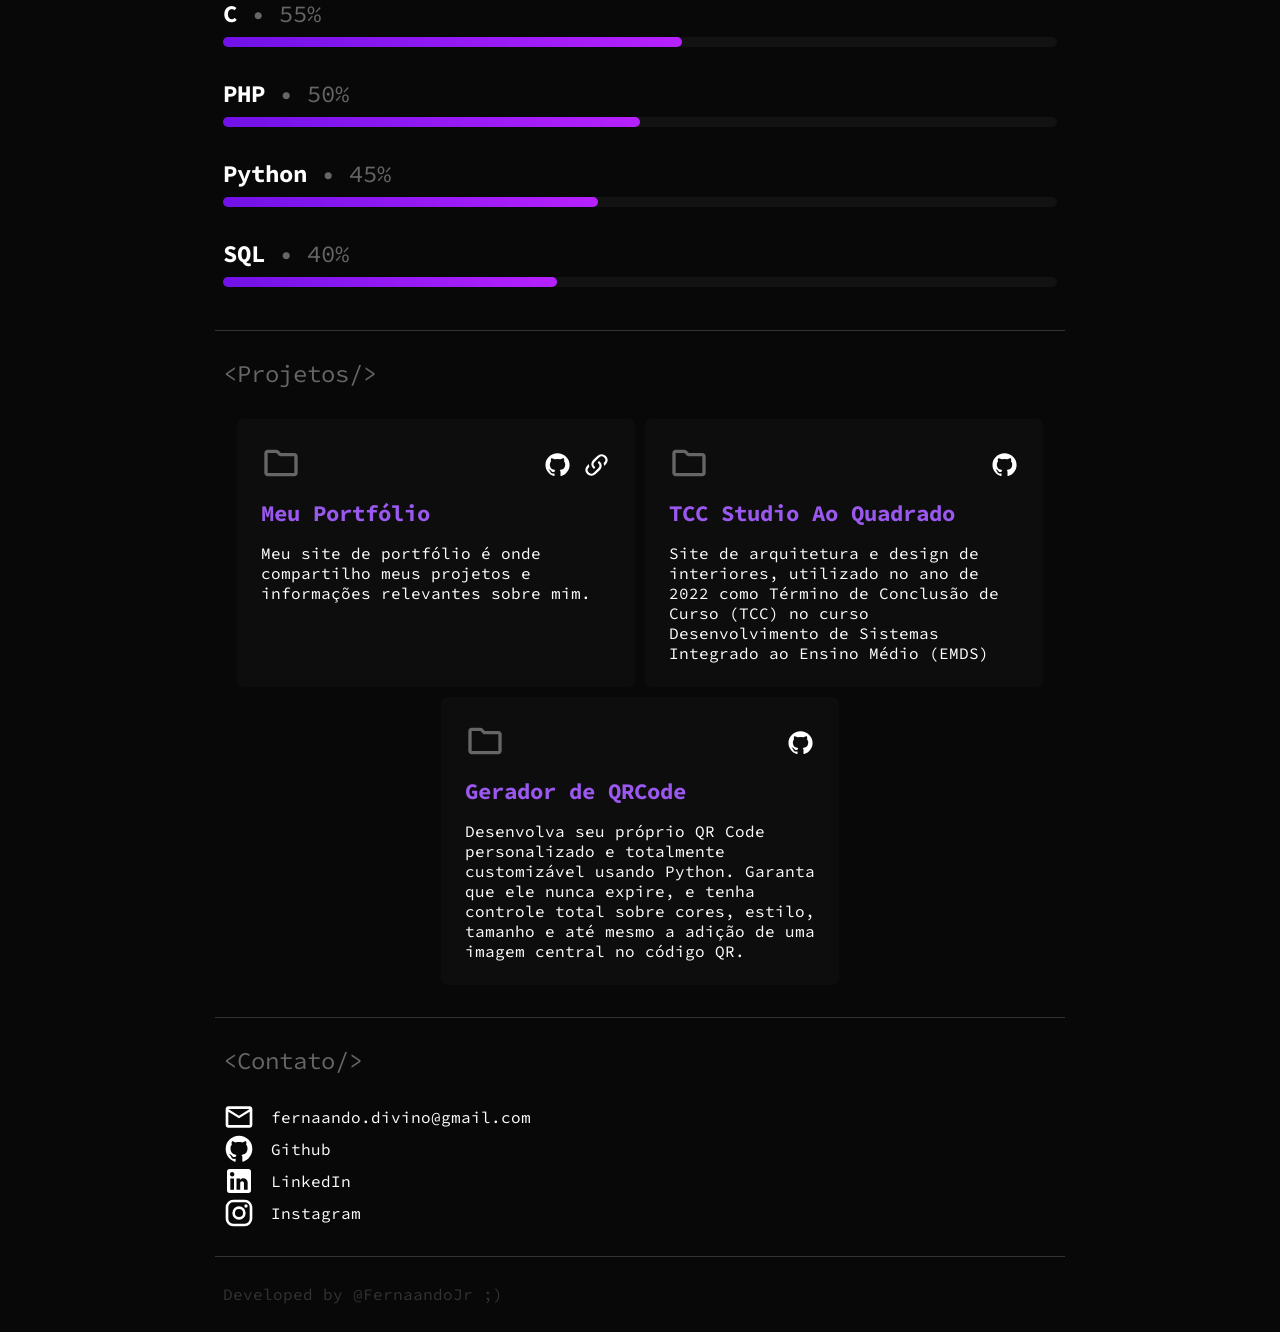
==== commit ecee2676: "arrumando a seção contatos e projetos e trocando a paleta de cor do site" ====
--- a/index.html
+++ b/index.html
@@ -95,19 +95,19 @@
       <section class="skills">
         <h1 class="comment title">&lt;Skills/&gt;</h1>
         <div class="skill-progress flex-column">
-          <h1>HTML<span class="grey-text">100%</span></h1>
+          <h1>HTML<span>100%</span></h1>
           <div class="bar"><div class="bar-status html"></div></div>
-          <h1>CSS<span class="grey-text">95%</span></h1>
+          <h1>CSS<span>95%</span></h1>
           <div class="bar"><div class="bar-status css"></div></div>
-          <h1>JavaScript<span class="grey-text">60%</span></h1>
+          <h1>JavaScript<span>60%</span></h1>
           <div class="bar"><div class="bar-status js"></div></div>
-          <h1>C<span class="grey-text">55%</span></h1>
+          <h1>C<span>55%</span></h1>
           <div class="bar"><div class="bar-status c"></div></div>
-          <h1>PHP<span class="grey-text">50%</span></h1>
+          <h1>PHP<span>50%</span></h1>
           <div class="bar"><div class="bar-status php"></div></div>
-          <h1>Python<span class="grey-text">45%</span></h1>
+          <h1>Python<span>45%</span></h1>
           <div class="bar"><div class="bar-status py"></div></div>
-          <h1>SQL<span class="grey-text">40%</span></h1>
+          <h1>SQL<span>40%</span></h1>
           <div class="bar"><div class="bar-status sql"></div></div>
         </div>
       </section>
@@ -115,65 +115,106 @@
       <div class="line"></div>
       <section class="projects">
         <h1 class="comment title">&lt;Projetos/&gt;</h1>
-        <a href="https://fernaandojr.github.io/">
-          <div class="projects-card flex-row border-radius">
-            <div class="gradient g1 border-radius"></div>
-            <div class="container flex-column">
-              <h1 class="title white-text">Portfólio</h1>
-              <p class="desc grey-text">
-                Site para exibir meus projetos e informações importantes
+        <div class="container">
+          <div class="card">
+            <div class="title">
+              <span class="folder"></span>
+              <div class="ico">
+                <a href="https://github.com/FernaandoJr/fernaandojr.github.io">
+                  <!--LINK DO REPO DO GITHUB-->
+                  <span class="github"></span>
+                </a>
+                <a href="https://fernaandojr.github.io/">
+                  <!-- LINK DO PROJETO -->
+                  <span class="link"></span>
+                </a>
+              </div>
+            </div>
+            <div class="text">
+              <h1>Meu Portfólio</h1>
+              <p>
+                Meu site de portfólio é onde compartilho meus projetos e
+                informações relevantes sobre mim.
               </p>
             </div>
           </div>
-        </a>
-        <a href="https://github.com/FernaandoJr/TCC2022">
-          <div class="projects-card flex-row border-radius">
-            <div class="gradient g2 border-radius"></div>
-            <div class="container flex-column">
-              <h1 class="title white-text">TCC 2022</h1>
-              <p class="desc grey-text">
-                Site de arquitetura e design de interiores
+          <div class="card">
+            <div class="title">
+              <span class="folder"></span>
+              <div class="ico">
+                <a href="https://github.com/FernaandoJr/TCC2022">
+                  <!--LINK DO REPO DO GITHUB-->
+                  <span class="github"></span>
+                </a>
+                <a href="https://fernaandojr.github.io/">
+                  <!-- LINK DO PROJETO -->
+                </a>
+              </div>
+            </div>
+            <div class="text">
+              <h1>TCC Studio Ao Quadrado</h1>
+              <p>
+                Site de arquitetura e design de interiores, utilizado no ano de
+                2022 como Término de Conclusão de Curso (TCC) no curso
+                Desenvolvimento de Sistemas Integrado ao Ensino Médio (EMDS)
               </p>
             </div>
           </div>
-        </a>
-        <a href="https://github.com/FernaandoJr/qrcode-generator">
-          <div class="projects-card flex-row border-radius">
-            <div class="gradient g3 border-radius"></div>
-            <div class="container flex-column">
-              <h1 class="title white-text">Gerador de QRCode em Python</h1>
-              <p class="desc grey-text">Crie seu próprio QRCode do seu jeito</p>
-            </div>
-          </div>
-        </a>
+          <div class="card">
+            <div class="title">
+              <span class="folder"></span>
+              <div class="ico">
+                <a href="https://github.com/FernaandoJr/qrcode-generator">
+                  <!--LINK DO REPO DO GITHUB-->
+                  <span class="github"></span>
+                </a>
+                <a href="https://fernaandojr.github.io/">
+                  <!-- LINK DO PROJETO -->
+                </a>
+              </div>
+            </div>
+            <div class="text">
+              <h1>Gerador de QRCode</h1>
+              <p>
+                Desenvolva seu próprio QR Code personalizado e totalmente
+                customizável usando Python. Garanta que ele nunca expire, e
+                tenha controle total sobre cores, estilo, tamanho e até mesmo a
+                adição de uma imagem central no código QR.
+              </p>
+            </div>
+          </div>
+        </div>
       </section>
       <!-- CONTATO -->
       <div class="line"></div>
       <section class="contact">
         <h1 class="comment title">&lt;Contato/&gt;</h1>
-        <div class="contact-row flex-row">
-          <img src="img\svg\mail.svg" alt="Gmail" />
-          <a href="mailto:fernaando.divino@gmail.com">
-            <p class="grey-hover">fernaando.divino@gmail.com</p>
-          </a>
-        </div>
-        <div class="contact-row flex-row">
-          <img src="img\svg\linkedin.svg" alt="LinkedIn" />
-          <a href="https://www.linkedin.com/in/fernaandojr/">
-            <p class="grey-hover">Fernando Júnior</p>
-          </a>
-        </div>
-        <div class="contact-row flex-row">
-          <img src="img\svg\instagram.svg" alt="Instagram" />
-          <a href="https://www.instagram.com/fernaando.divino/">
-            <p class="grey-hover">@fernaando.divino</p>
-          </a>
-        </div>
-        <div class="contact-row flex-row">
-          <img src="img\svg\github.svg" alt="GitHub" />
-          <a href="https://github.com/FernaandoJr">
-            <p class="grey-hover">FernaandoJr</p>
-          </a>
+        <div class="container">
+          <span id="msg"></span>
+          <div class="email">
+            <span class="icon-email"></span>
+            <p id="email" onclick="copyEmail()" data-content="">
+              fernaando.divino@gmail.com
+            </p>
+          </div>
+          <div class="github">
+            <span class="icon-github"></span>
+            <a href="https://github.com/fernaandojr">
+              <p class="github">Github</p>
+            </a>
+          </div>
+          <div class="linkedin">
+            <span class="icon-linkedin"></span>
+            <a href="https://linkedin.com/in/fernaandojr/">
+              <p class="linkedin">LinkedIn</p>
+            </a>
+          </div>
+          <div class="instagram">
+            <span class="icon-instagram"></span>
+            <a href="https://instagram.com/fernaando.divino/">
+              <p class="linkedin">Instagram</p>
+            </a>
+          </div>
         </div>
       </section>
       <div class="line"></div>
@@ -183,6 +224,7 @@
         </p>
       </section>
       <script src="./js/bar.js"></script>
+      <script src="./js/email.js"></script>
     </main>
   </body>
 </html>
--- a/styles/index.css
+++ b/styles/index.css
@@ -6,23 +6,52 @@
 font-family: "Inter", sans-serif;
 font-family: "JetBrains Mono", monospace;
 */
-
-:root {
-  --dark-grey: #0e0f10;
-  --light-grey: #1e2022;
-
-  --fundo: #121212;
-  --comment: #686868;
-  --white: #f4f4f4;
-  --line: #2e2e2e;
-  --acent: #9f6eec;
+:root{
+  --roxo-forte: #6f11e7;
+  --roxo-1300: #d47aff;
+  --roxo-1200: #cd64ff;
+  --roxo-1100: #c54dff;
+  --roxo-1000: #be37ff;
+  --roxo-900: #b721ff;
+  --roxo-800: #a51ee6;
+  --roxo-700: #921acc;
+  --roxo-600: #8017b3;
+  --roxo-500: #6e1499;
+  --roxo-400: #5c1180;
+  --roxo-300: #490d66;
+  --roxo-200: #370a4c;
+  --roxo-100: #250733;
+  --roxo-000: #120319;
+  --roxo-500: #24044d;
+  --roxo-400: #36165e;
+  --roxo-300: #563186;
+  --roxo-200: #7952aa;
+  --roxo-100: #9768d3;
+  --neutro-1700: #ffffff;
+  --neutro-1600: #e6e6e6;
+  --neutro-1500: #cccccc;
+  --neutro-1400: #999999;
+  --neutro-1300: #808080;
+  --neutro-1200: #666666;
+  --neutro-1100: #4c4c4c;
+  --neutro-1000: #333333;
+  --neutro-900: #171717;
+  --neutro-800: #151515;
+  --neutro-700: #121212;
+  --neutro-600: #101010;
+  --neutro-500: #0d0d0d;
+  --neutro-400: #0a0a0a;
+  --neutro-300: #080808;
+  --neutro-200: #050505;
+  --neutro-100: #030303;
+  --neutro-000: #000000;
 }
 
 body {
-  background-color: var(--fundo);
-  color: var(--white);
+  background-color: var(--neutro-300);
   display: flex;
   justify-content: center;
+  color: var(--neutro-1700);
 }
 
 * {
@@ -32,7 +61,7 @@
 
 a {
   text-decoration: none;
-  color: var(--white);
+  color: var(--neutro-1700);
 }
 
 /* --------------- CSS JÁ PRONTOS --------------- */
@@ -50,16 +79,9 @@
 }
 
 .comment {
-  color: var(--comment);
+  color: var(--neutro-1200);
 }
 
-.white-text {
-  color: #ffffff;
-}
-
-.rem-1 {
-  font-size: 1rem;
-}
 .grey-hover {
   transition: all 0.15s ease-in-out;
 }
@@ -69,23 +91,21 @@
 }
 
 .grey-text {
-  color: var(--comment);
+  color: var(--neutro-1000);
 }
 
 /* ------------- FIM CSS JÁ PRONTOS ------------- */
 
 main {
   width: 100%;
-  max-width: 900px;
+  max-width: 850px;
   flex-wrap: wrap;
 }
 
-
 .line {
   width: 100%;
-  background-color: var(--line);
+  background-color: var(--neutro-1000);
   height: 1px;
-  border: 1rem;
 }
 
 section .comment.title {
@@ -101,4 +121,5 @@
 
 @media screen and (max-width: 600px){
 
-}+}
+
--- a/styles/skill.css
+++ b/styles/skill.css
@@ -1,3 +1,53 @@
+:root{
+  --roxo-600: #16032e;
+  --roxo-500: #210545;
+  --roxo-400: #2c075c;
+  --roxo-300: #380974;
+  --roxo-200: #430a8b;
+  --roxo-100: #4e0ca2;
+  --roxo-000: #590eb9;
+  --roxo-500: #640fd0;
+  --roxo-400: #6f11e7;
+  --roxo-300: #7d29e9;
+  --roxo-200: #8c41ec;
+  --roxo-100: #9a58ee;
+
+  --rosa-1200: #250733;
+  --rosa-1100: #370a4c;
+  --rosa-1000: #490d66;
+  --rosa-900: #5c1180;
+  --rosa-800: #6e1499;
+  --rosa-700: #8017b3;
+  --rosa-600: #921acc;
+  --rosa-500: #a51ee6;
+  --rosa-400: #b721ff;
+  --rosa-300: #be37ff;
+  --rosa-200: #c54dff;
+  --rosa-100: #cd64ff;
+
+  --neutro-1700: #ffffff;
+  --neutro-1600: #e6e6e6;
+  --neutro-1500: #cccccc;
+  --neutro-1400: #999999;
+  --neutro-1300: #808080;
+  --neutro-1200: #666666;
+  --neutro-1100: #4c4c4c;
+  --neutro-1000: #333333;
+  --neutro-900: #171717;
+  --neutro-800: #151515;
+  --neutro-700: #121212;
+  --neutro-600: #101010;
+  --neutro-500: #0d0d0d;
+  --neutro-400: #0a0a0a;
+  --neutro-300: #080808;
+  --neutro-200: #050505;
+  --neutro-100: #030303;
+  --neutro-000: #000000;
+}
+
+section.skills{
+  margin-bottom: 15px;
+}
 
 .skill-progress h1 {
   justify-content: flex-start;
@@ -14,20 +64,25 @@
   width: 100%;
 }
 
+.skill-progress span{
+  color: var(--neutro-1200);
+}
+
 .skill-progress .bar {
-  background-color: var(--line);
+  background-color: var(--neutro-700);
   height: 10px;
   border-radius: 100rem;
   width: 100%;
   margin-bottom: 15px;
 }
 
+
+
 .bar .bar-status {
-  background-color: #7721fd;
-  background-image: linear-gradient(19deg, #7721fd 0%, #b721ff 100%);
-  height: 100%;
+  background-image: linear-gradient(40deg, var(--roxo-forte) 0%, var(--roxo-900) 100%);
+  height: 0;
   border-radius: 1rem;
-  margin-top: 2px;
+
 }
 
 .bar:last-child {
@@ -90,8 +145,7 @@
   }
 }
 
-@media (prefers-reduced-motion: no-preference) {
-  .bar-status-animation {
-    animation: progress 2s cubic-bezier(0.25, 1, 0.5, 1) 0s 1 normal none;
-  }
+.bar-status-animation {
+  height: 100% !important;
+  animation: progress 3s cubic-bezier(.19,.78,.22,1) 0s 1 normal none;
 }
--- a/styles/contact.css
+++ b/styles/contact.css
@@ -1,17 +1,125 @@
-.contact-row {
-    align-items: center;
-    height: fit-content;
-  }
-  
-  .contact-row p {
-    font-size: 1rem;
-    line-height: 2rem;
-  }
-  
-  .contact-row img {
-    aspect-ratio: 1;
-    height: 2rem;
-    margin: 10px;
-    background-color: var();
-  }
-  +:root {
+  --roxo-600: #16032e;
+  --roxo-500: #210545;
+  --roxo-400: #2c075c;
+  --roxo-300: #380974;
+  --roxo-200: #430a8b;
+  --roxo-100: #4e0ca2;
+  --roxo-000: #590eb9;
+  --roxo-500: #640fd0;
+  --roxo-400: #6f11e7;
+  --roxo-300: #7d29e9;
+  --roxo-200: #8c41ec;
+  --roxo-100: #9a58ee;
+
+  --rosa-1200: #250733;
+  --rosa-1100: #370a4c;
+  --rosa-1000: #490d66;
+  --rosa-900: #5c1180;
+  --rosa-800: #6e1499;
+  --rosa-700: #8017b3;
+  --rosa-600: #921acc;
+  --rosa-500: #a51ee6;
+  --rosa-400: #b721ff;
+  --rosa-300: #be37ff;
+  --rosa-200: #c54dff;
+  --rosa-100: #cd64ff;
+
+  --neutro-1700: #ffffff;
+  --neutro-1600: #e6e6e6;
+  --neutro-1500: #cccccc;
+  --neutro-1400: #999999;
+  --neutro-1300: #808080;
+  --neutro-1200: #666666;
+  --neutro-1100: #4c4c4c;
+  --neutro-1000: #333333;
+  --neutro-900: #171717;
+  --neutro-800: #151515;
+  --neutro-700: #121212;
+  --neutro-600: #101010;
+  --neutro-500: #0d0d0d;
+  --neutro-400: #0a0a0a;
+  --neutro-300: #080808;
+  --neutro-200: #050505;
+  --neutro-100: #030303;
+  --neutro-000: #000000;
+}
+
+.container .email, .container .github,.container .linkedin,.container .instagram {
+  display: flex;
+  align-items: center;
+}
+
+.email span.icon-email {
+  width: 2rem;
+  aspect-ratio: 1;
+  --svg: url("data:image/svg+xml,%3Csvg xmlns='http://www.w3.org/2000/svg' viewBox='0 0 24 24'%3E%3Cpath fill='%23000' d='M22 6c0-1.1-.9-2-2-2H4c-1.1 0-2 .9-2 2v12c0 1.1.9 2 2 2h16c1.1 0 2-.9 2-2zm-2 0l-8 5l-8-5zm0 12H4V8l8 5l8-5z'/%3E%3C/svg%3E");
+  background-color: currentColor;
+  -webkit-mask-image: var(--svg);
+  mask-image: var(--svg);
+  -webkit-mask-repeat: no-repeat;
+  mask-repeat: no-repeat;
+  -webkit-mask-size: 100% 100%;
+  mask-size: 100% 100%;
+  margin-right: 1rem;
+}
+
+span.icon-github {
+  width: 2rem;
+  aspect-ratio: 1;
+  --svg: url("data:image/svg+xml,%3Csvg xmlns='http://www.w3.org/2000/svg' viewBox='0 0 24 24'%3E%3Cpath fill='%23000' d='M12 2A10 10 0 0 0 2 12c0 4.42 2.87 8.17 6.84 9.5c.5.08.66-.23.66-.5v-1.69c-2.77.6-3.36-1.34-3.36-1.34c-.46-1.16-1.11-1.47-1.11-1.47c-.91-.62.07-.6.07-.6c1 .07 1.53 1.03 1.53 1.03c.87 1.52 2.34 1.07 2.91.83c.09-.65.35-1.09.63-1.34c-2.22-.25-4.55-1.11-4.55-4.92c0-1.11.38-2 1.03-2.71c-.1-.25-.45-1.29.1-2.64c0 0 .84-.27 2.75 1.02c.79-.22 1.65-.33 2.5-.33c.85 0 1.71.11 2.5.33c1.91-1.29 2.75-1.02 2.75-1.02c.55 1.35.2 2.39.1 2.64c.65.71 1.03 1.6 1.03 2.71c0 3.82-2.34 4.66-4.57 4.91c.36.31.69.92.69 1.85V21c0 .27.16.59.67.5C19.14 20.16 22 16.42 22 12A10 10 0 0 0 12 2'/%3E%3C/svg%3E");
+  background-color: currentColor;
+  -webkit-mask-image: var(--svg);
+  mask-image: var(--svg);
+  -webkit-mask-repeat: no-repeat;
+  mask-repeat: no-repeat;
+  -webkit-mask-size: 100% 100%;
+  mask-size: 100% 100%;
+  margin-right: 1rem;
+}
+
+.icon-linkedin {
+  width: 2rem;
+  aspect-ratio: 1;
+  --svg: url("data:image/svg+xml,%3Csvg xmlns='http://www.w3.org/2000/svg' viewBox='0 0 24 24'%3E%3Cpath fill='%23000' d='M19 3a2 2 0 0 1 2 2v14a2 2 0 0 1-2 2H5a2 2 0 0 1-2-2V5a2 2 0 0 1 2-2zm-.5 15.5v-5.3a3.26 3.26 0 0 0-3.26-3.26c-.85 0-1.84.52-2.32 1.3v-1.11h-2.79v8.37h2.79v-4.93c0-.77.62-1.4 1.39-1.4a1.4 1.4 0 0 1 1.4 1.4v4.93zM6.88 8.56a1.68 1.68 0 0 0 1.68-1.68c0-.93-.75-1.69-1.68-1.69a1.69 1.69 0 0 0-1.69 1.69c0 .93.76 1.68 1.69 1.68m1.39 9.94v-8.37H5.5v8.37z'/%3E%3C/svg%3E");
+  background-color: currentColor;
+  -webkit-mask-image: var(--svg);
+  mask-image: var(--svg);
+  -webkit-mask-repeat: no-repeat;
+  mask-repeat: no-repeat;
+  -webkit-mask-size: 100% 100%;
+  margin-right: 1rem;
+}
+
+.icon-instagram {
+  width: 2rem;
+  aspect-ratio: 1;
+  --svg: url("data:image/svg+xml,%3Csvg xmlns='http://www.w3.org/2000/svg' viewBox='0 0 24 24'%3E%3Cpath fill='%23000' d='M7.8 2h8.4C19.4 2 22 4.6 22 7.8v8.4a5.8 5.8 0 0 1-5.8 5.8H7.8C4.6 22 2 19.4 2 16.2V7.8A5.8 5.8 0 0 1 7.8 2m-.2 2A3.6 3.6 0 0 0 4 7.6v8.8C4 18.39 5.61 20 7.6 20h8.8a3.6 3.6 0 0 0 3.6-3.6V7.6C20 5.61 18.39 4 16.4 4zm9.65 1.5a1.25 1.25 0 0 1 1.25 1.25A1.25 1.25 0 0 1 17.25 8A1.25 1.25 0 0 1 16 6.75a1.25 1.25 0 0 1 1.25-1.25M12 7a5 5 0 0 1 5 5a5 5 0 0 1-5 5a5 5 0 0 1-5-5a5 5 0 0 1 5-5m0 2a3 3 0 0 0-3 3a3 3 0 0 0 3 3a3 3 0 0 0 3-3a3 3 0 0 0-3-3'/%3E%3C/svg%3E");
+  background-color: currentColor;
+  -webkit-mask-image: var(--svg);
+  mask-image: var(--svg);
+  -webkit-mask-repeat: no-repeat;
+  mask-repeat: no-repeat;
+  -webkit-mask-size: 100% 100%;
+  mask-size: 100% 100%;
+  margin-right: 1rem;
+}
+
+
+p#email {
+  cursor: pointer;
+  line-height: 1rem;
+}
+
+.margin {
+  margin-bottom: 10px;
+}
+
+p#email::before {
+  content: attr(data-content);
+  display: flex;
+  color: var(--rosa-100);
+  font-size: 0.8rem;
+  line-height: 1px;
+  justify-content: center;
+}
--- a/styles/project.css
+++ b/styles/project.css
@@ -1,52 +1,132 @@
-.projects-card {
-    background-color: var(--dark-grey);
-    transition: all 0.2s ease-in-out;
-    padding: 1.2rem;
-    max-width: 100%;
-    margin-bottom: 10px;
-    align-items: center;
-    height: fit-content;
-  }
-  
-  .projects-card:hover {
-    transform: scale(1.015);
-    background-color: var(--light-grey);
-  }
-  .projects-card .title {
-    line-height: 1.5rem;
-    font-size: 1.2rem;
-    font-weight: 500;
-    margin-bottom: 5px;
-  }
-  .projects-card .desc {
-    font-weight: 400;
-  }
-  
-  .gradient {
-    aspect-ratio: 1;
-    height: 50px;
-    margin-right: 10px;
-  }
-  
-  .g1 {
-    background-image: linear-gradient(
-      58.2deg,
-      rgb(40, 92, 212) -3%,
-      rgba(171, 53, 163) 49.3%,
-      rgba(255, 204, 112) 97.7%
-    );
-  }
-  .g2 {
-    background-image: linear-gradient(
-      120deg,
-      rgba(253, 189, 85, 1) 7.8%,
-      rgba(249, 131, 255, 1) 100.3%
-    );
-  }
-  .g3 {
-    background-image: linear-gradient(
-      109.6deg,
-      rgba(61, 245, 167, 1) 11.2%,
-      rgba(9, 111, 224, 1) 91.1%
-    );
-  }+:root{
+  --roxo-600: #16032e;
+  --roxo-500: #210545;
+  --roxo-400: #2c075c;
+  --roxo-300: #380974;
+  --roxo-200: #430a8b;
+  --roxo-100: #4e0ca2;
+  --roxo-000: #590eb9;
+  --roxo-500: #640fd0;
+  --roxo-400: #6f11e7;
+  --roxo-300: #7d29e9;
+  --roxo-200: #8c41ec;
+  --roxo-100: #9a58ee;
+
+  --rosa-1200: #250733;
+  --rosa-1100: #370a4c;
+  --rosa-1000: #490d66;
+  --rosa-900: #5c1180;
+  --rosa-800: #6e1499;
+  --rosa-700: #8017b3;
+  --rosa-600: #921acc;
+  --rosa-500: #a51ee6;
+  --rosa-400: #b721ff;
+  --rosa-300: #be37ff;
+  --rosa-200: #c54dff;
+  --rosa-100: #cd64ff;
+
+  --neutro-1700: #ffffff;
+  --neutro-1600: #e6e6e6;
+  --neutro-1500: #cccccc;
+  --neutro-1400: #999999;
+  --neutro-1300: #808080;
+  --neutro-1200: #666666;
+  --neutro-1100: #4c4c4c;
+  --neutro-1000: #333333;
+  --neutro-900: #171717;
+  --neutro-800: #151515;
+  --neutro-700: #121212;
+  --neutro-600: #101010;
+  --neutro-500: #0d0d0d;
+  --neutro-400: #0a0a0a;
+  --neutro-300: #080808;
+  --neutro-200: #050505;
+  --neutro-100: #030303;
+  --neutro-000: #000000;
+}
+
+section.projects > .container {
+  display: flex;
+  flex-wrap: wrap;
+  justify-content: center;
+}
+section.projects .container .card {
+  background-color: var(--neutro-500);
+  width: 350px;
+  margin: 5px;
+  width: 350px;
+  border-radius: 7px;
+  overflow: hidden;
+  padding: 1.5rem;
+  transition: all 0.2s ease-in-out;
+}
+
+.container .card:hover {
+  transform: scale(1.015);
+  transform: translateY(-3px);
+  background-color: var(--neutro-800) !important;
+
+}
+
+
+.card .ico {
+  height: 1.5rem;
+  display: flex;
+}
+
+section.projects .container > .card > .title {
+  display: flex;
+  justify-content: space-between;
+  align-items: center;
+  margin-bottom: 1rem;
+}
+
+.card .text h1 {
+  font-size: 1.4rem;
+  margin-bottom: 1rem;
+  color: var(--roxo-100);
+}
+
+.folder {
+  --svg-folder: url("data:image/svg+xml,%3Csvg xmlns='http://www.w3.org/2000/svg' viewBox='0 0 24 24'%3E%3Cpath fill='%23000' d='M4 20q-.825 0-1.412-.587T2 18V6q0-.825.588-1.412T4 4h5.175q.4 0 .763.15t.637.425L12 6h8q.825 0 1.413.588T22 8v10q0 .825-.587 1.413T20 20zm0-2h16V8h-8.825l-2-2H4zm0 0V6z'/%3E%3C/svg%3E");
+  width: 2.5rem;
+  aspect-ratio: 1;
+  background-color: var(--neutro-1200);
+  -webkit-mask-image: var(--svg-folder);
+  mask-image: var(--svg-folder);
+  -webkit-mask-repeat: no-repeat;
+  mask-repeat: no-repeat;
+  -webkit-mask-size: 100% 100%;
+  mask-size: 100% 100%;
+  transition: all 0.2s ease-in-out;
+}
+
+.card .ico span{
+  margin-left: 10px;
+  transition: all 0.2s ease-in-out;
+}
+
+.ico .link {
+  --svg-link: url("data:image/svg+xml,%3Csvg xmlns='http://www.w3.org/2000/svg' viewBox='0 0 24 24'%3E%3Cpath fill='%23000' d='M10.59 13.41c.41.39.41 1.03 0 1.42c-.39.39-1.03.39-1.42 0a5.003 5.003 0 0 1 0-7.07l3.54-3.54a5.003 5.003 0 0 1 7.07 0a5.003 5.003 0 0 1 0 7.07l-1.49 1.49c.01-.82-.12-1.64-.4-2.42l.47-.48a2.982 2.982 0 0 0 0-4.24a2.982 2.982 0 0 0-4.24 0l-3.53 3.53a2.982 2.982 0 0 0 0 4.24m2.82-4.24c.39-.39 1.03-.39 1.42 0a5.003 5.003 0 0 1 0 7.07l-3.54 3.54a5.003 5.003 0 0 1-7.07 0a5.003 5.003 0 0 1 0-7.07l1.49-1.49c-.01.82.12 1.64.4 2.43l-.47.47a2.982 2.982 0 0 0 0 4.24a2.982 2.982 0 0 0 4.24 0l3.53-3.53a2.982 2.982 0 0 0 0-4.24a.973.973 0 0 1 0-1.42'/%3E%3C/svg%3E");  display: flex;
+  width: 1.8rem;
+  aspect-ratio: 1;
+  background-color: var(--neutro-1700);
+  -webkit-mask-image: var(--svg-link);
+  webkit-mask-repeat: no-repeat;
+  mask-repeat: no-repeat;
+  -webkit-mask-size: 100% 100%;
+  mask-size: 100% 100%;
+}
+
+.ico .github {
+  --svg-github: url("data:image/svg+xml,%3Csvg xmlns='http://www.w3.org/2000/svg' viewBox='0 0 24 24'%3E%3Cpath fill='%23000' fill-rule='evenodd' d='M12.026 2c-5.509 0-9.974 4.465-9.974 9.974c0 4.406 2.857 8.145 6.821 9.465c.499.09.679-.217.679-.481c0-.237-.008-.865-.011-1.696c-2.775.602-3.361-1.338-3.361-1.338c-.452-1.152-1.107-1.459-1.107-1.459c-.905-.619.069-.605.069-.605c1.002.07 1.527 1.028 1.527 1.028c.89 1.524 2.336 1.084 2.902.829c.091-.645.351-1.085.635-1.334c-2.214-.251-4.542-1.107-4.542-4.93c0-1.087.389-1.979 1.024-2.675c-.101-.253-.446-1.268.099-2.64c0 0 .837-.269 2.742 1.021a9.582 9.582 0 0 1 2.496-.336a9.554 9.554 0 0 1 2.496.336c1.906-1.291 2.742-1.021 2.742-1.021c.545 1.372.203 2.387.099 2.64c.64.696 1.024 1.587 1.024 2.675c0 3.833-2.33 4.675-4.552 4.922c.355.308.675.916.675 1.846c0 1.334-.012 2.41-.012 2.737c0 .267.178.577.687.479C19.146 20.115 22 16.379 22 11.974C22 6.465 17.535 2 12.026 2' clip-rule='evenodd'/%3E%3C/svg%3E");
+  display: flex;
+  width: 1.8rem;
+  aspect-ratio: 1;
+  background-color: var(--neutro-1700);
+  -webkit-mask-image: var(--svg-github);
+}
+
+.ico span:hover{
+  background-color: var(--rosa-100);
+}
--- a/styles/formacao.css
+++ b/styles/formacao.css
@@ -1,8 +1,51 @@
 :root{
-  --acent: #a47ce3;
+  --roxo-600: #16032e;
+  --roxo-500: #210545;
+  --roxo-400: #2c075c;
+  --roxo-300: #380974;
+  --roxo-200: #430a8b;
+  --roxo-100: #4e0ca2;
+  --roxo-000: #590eb9;
+  --roxo-500: #640fd0;
+  --roxo-400: #6f11e7;
+  --roxo-300: #7d29e9;
+  --roxo-200: #8c41ec;
+  --roxo-100: #9a58ee;
+
+  --rosa-1200: #250733;
+  --rosa-1100: #370a4c;
+  --rosa-1000: #490d66;
+  --rosa-900: #5c1180;
+  --rosa-800: #6e1499;
+  --rosa-700: #8017b3;
+  --rosa-600: #921acc;
+  --rosa-500: #a51ee6;
+  --rosa-400: #b721ff;
+  --rosa-300: #be37ff;
+  --rosa-200: #c54dff;
+  --rosa-100: #cd64ff;
+
+  --neutro-1700: #ffffff;
+  --neutro-1600: #e6e6e6;
+  --neutro-1500: #cccccc;
+  --neutro-1400: #999999;
+  --neutro-1300: #808080;
+  --neutro-1200: #666666;
+  --neutro-1100: #4c4c4c;
+  --neutro-1000: #333333;
+  --neutro-900: #171717;
+  --neutro-800: #151515;
+  --neutro-700: #121212;
+  --neutro-600: #101010;
+  --neutro-500: #0d0d0d;
+  --neutro-400: #0a0a0a;
+  --neutro-300: #080808;
+  --neutro-200: #050505;
+  --neutro-100: #030303;
+  --neutro-000: #000000;
 }
 
-.container {
+.formacao > .container {
   width: 100%;
   margin-left: .5rem;
 }
@@ -10,7 +53,7 @@
 .timeline-item {
   padding: 3em 2em 2em 1.5rem;
   position: relative;
-  color: rgba(255, 255, 255, 0.7);
+  color: var(--neutro-1700);
   border-left: 2px solid rgba(255, 255, 255, 0.3);
 }
 
@@ -23,7 +66,7 @@
   display: block;
   font-weight: 700;
   font-size: 0.785rem;
-  color: var(--comment);
+  color: var(--neutro-1300);
 }
 .timeline-item::after {
   width: 10px;
@@ -34,8 +77,9 @@
   left: -8px;
   border-radius: 10px;
   content: "";
-  border: 3px solid #9e6eec85;
+  border: 3px solid var(--neutro-1500);
   background: white;
+  
 }
 .timeline-item:last-child {
   border-image: linear-gradient(to bottom, rgba(255, 255, 255, 0.3) 60%, rgba(0, 0, 0, 0)) 1 100%;
@@ -46,7 +90,7 @@
 }
 .timeline-item p {
     font-size: 1rem;
-    color: var(--comment);
+    color: var(--neutro-1200);
     width: 70%;
 }
 
@@ -55,7 +99,7 @@
   }
 
 .timeline-item h1 span{
-  color: var(--acent);
+  color: var(--roxo-100);
 }
 
 .timeline-item h1 span::before{
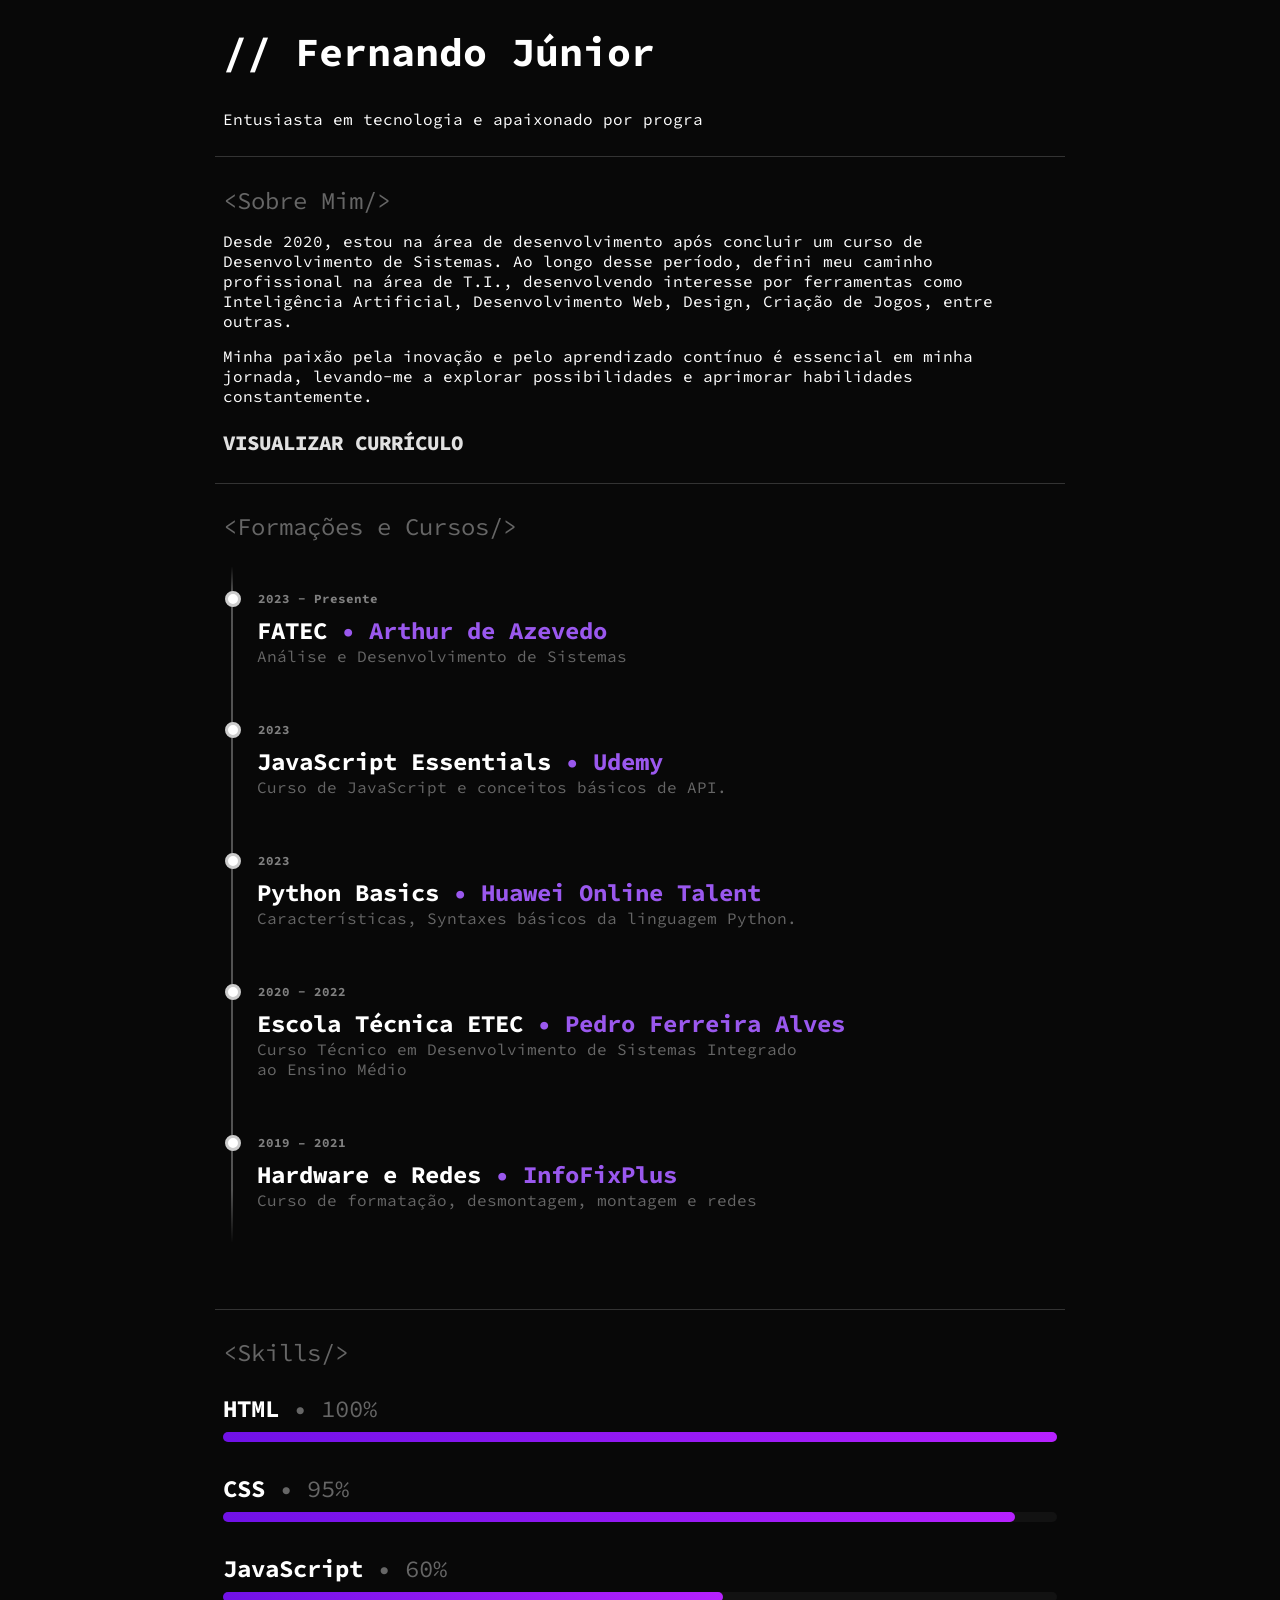
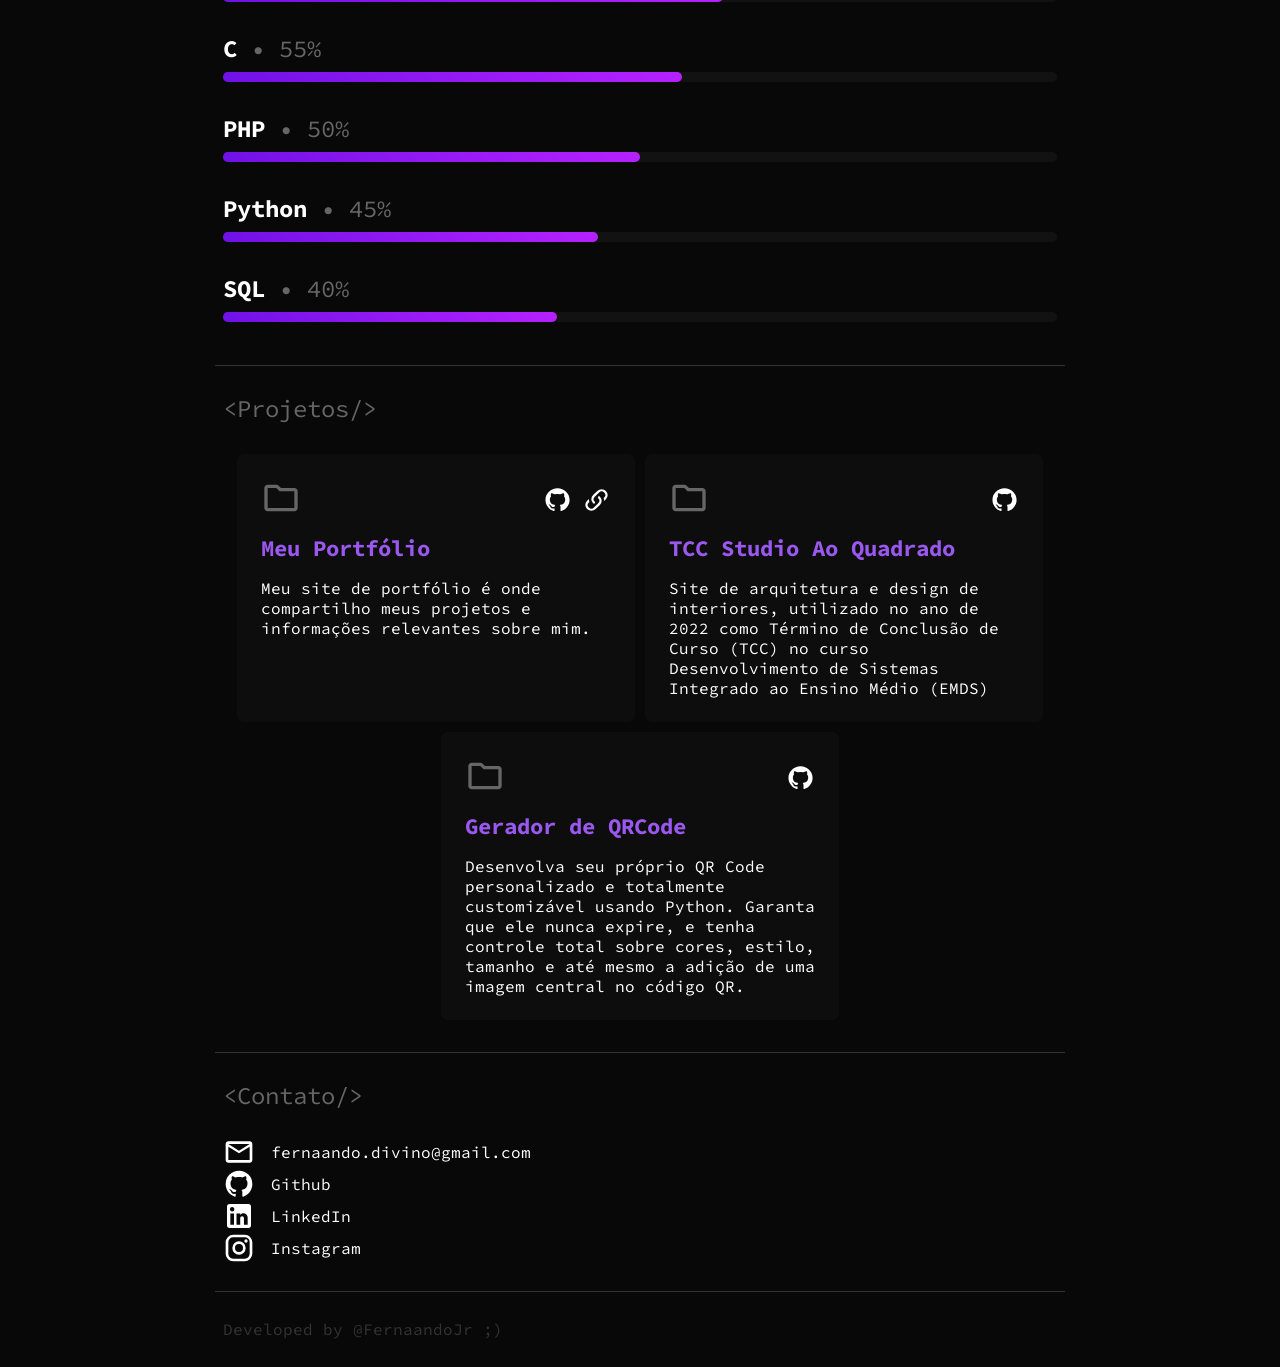
==== commit abfc7c43: "adicionando funcionalidade para o botao do cv e animação de escrita" ====
--- a/index.html
+++ b/index.html
@@ -17,27 +17,28 @@
     />
     <meta name="author" content="Fernando Divino de Moraes Júnior" />
     <meta content="width=device-width, initial-scale=1" name="viewport" />
+    <meta
+      property="og:image"
+      content="https://media.discordapp.net/attachments/365885779647528960/1210793917386067978/FvODZICXsBwSvnX.jpeg"
+    />
+    <link rel="shortcut icon" href="./img/svg/fav.svg" type="image/x-icon">
     <link rel="stylesheet" href="./styles/index.css" />
     <link rel="stylesheet" href="./styles/skill.css" />
     <link rel="stylesheet" href="./styles/sobre.css" />
     <link rel="stylesheet" href="./styles/contact.css" />
     <link rel="stylesheet" href="./styles/project.css" />
     <link rel="stylesheet" href="./styles/formacao.css" />
+    <link rel="stylesheet" href="./styles/home.css" />
     <title>FernaandoJr</title>
   </head>
-  <body>
+  <body onload="typeWriter()">
     <main class="flex-column">
       <!-- HOME -->
       <section class="home">
         <h1>// Fernando Júnior</h1>
 
-        <p class="rem-1">
-          >> Cursando Análise e Desenvolvimento de Sistemas na Fatec Mogi Mirim
-        </p>
-        <p class="rem-1">
-          Entusiasta em tecnologia e apaixonado por programação/desenvolvimento
-          e criar soluções e resolver problemas!
-        </p>
+        <p class="rem-1" id="type"></p>
+
       </section>
       <div class="line"></div>
       <!-- SOBRE -->
@@ -55,7 +56,9 @@
           minha jornada, levando-me a explorar possibilidades e aprimorar
           habilidades constantemente.
         </p>
-        <button>Visualizar currículo</button>
+        <a target="_blank" href="https://drive.google.com/file/d/1h4z-iNWxtM1szxfhs2U2ixg7a6mIzQXR/view?usp=drive_link">
+          <button>Visualizar currículo</button>
+        </a>
       </section>
       <div class="line"></div>
       <!-- FORMAÇÃO E CURSOS -->
@@ -225,6 +228,7 @@
       </section>
       <script src="./js/bar.js"></script>
       <script src="./js/email.js"></script>
+      <script src="./js/home_txt.js"></script>
     </main>
   </body>
 </html>
--- a/styles/sobre.css
+++ b/styles/sobre.css
@@ -1,9 +1,18 @@
+:root{
+  --roxo-300: #7d29e9;
+  --roxo-200: #8c41ec;
+}
+
 .sobre{
     margin-bottom: 15px !important;
 }
 
 .about p:nth-child(3){
     margin-top: 15px;
+}
+
+a > button{
+  margin: 1.5rem 0 0 0;
 }
 
 button {
@@ -23,7 +32,7 @@
   
   button:focus,
   button:hover {
-    color: #fff;
+    color: var(--roxo-200);
   }
   
   button:focus:after,
@@ -40,7 +49,7 @@
     position: absolute;
     width: 0%;
     height: 2px;
-    background-color: #fff;
+    background-color: var(--roxo-200);
     transition-timing-function: cubic-bezier(0.25, 0.8, 0.25, 1);
     transition-duration: 400ms;
     transition-property: width, left;
--- a/styles/home.css
+++ b/styles/home.css
@@ -0,0 +1,8 @@
+:root{
+    --roxo-100: #9a58ee;
+}
+
+.home h1{
+    font-size: 2.5rem;
+    margin: 0 0 2rem;
+}
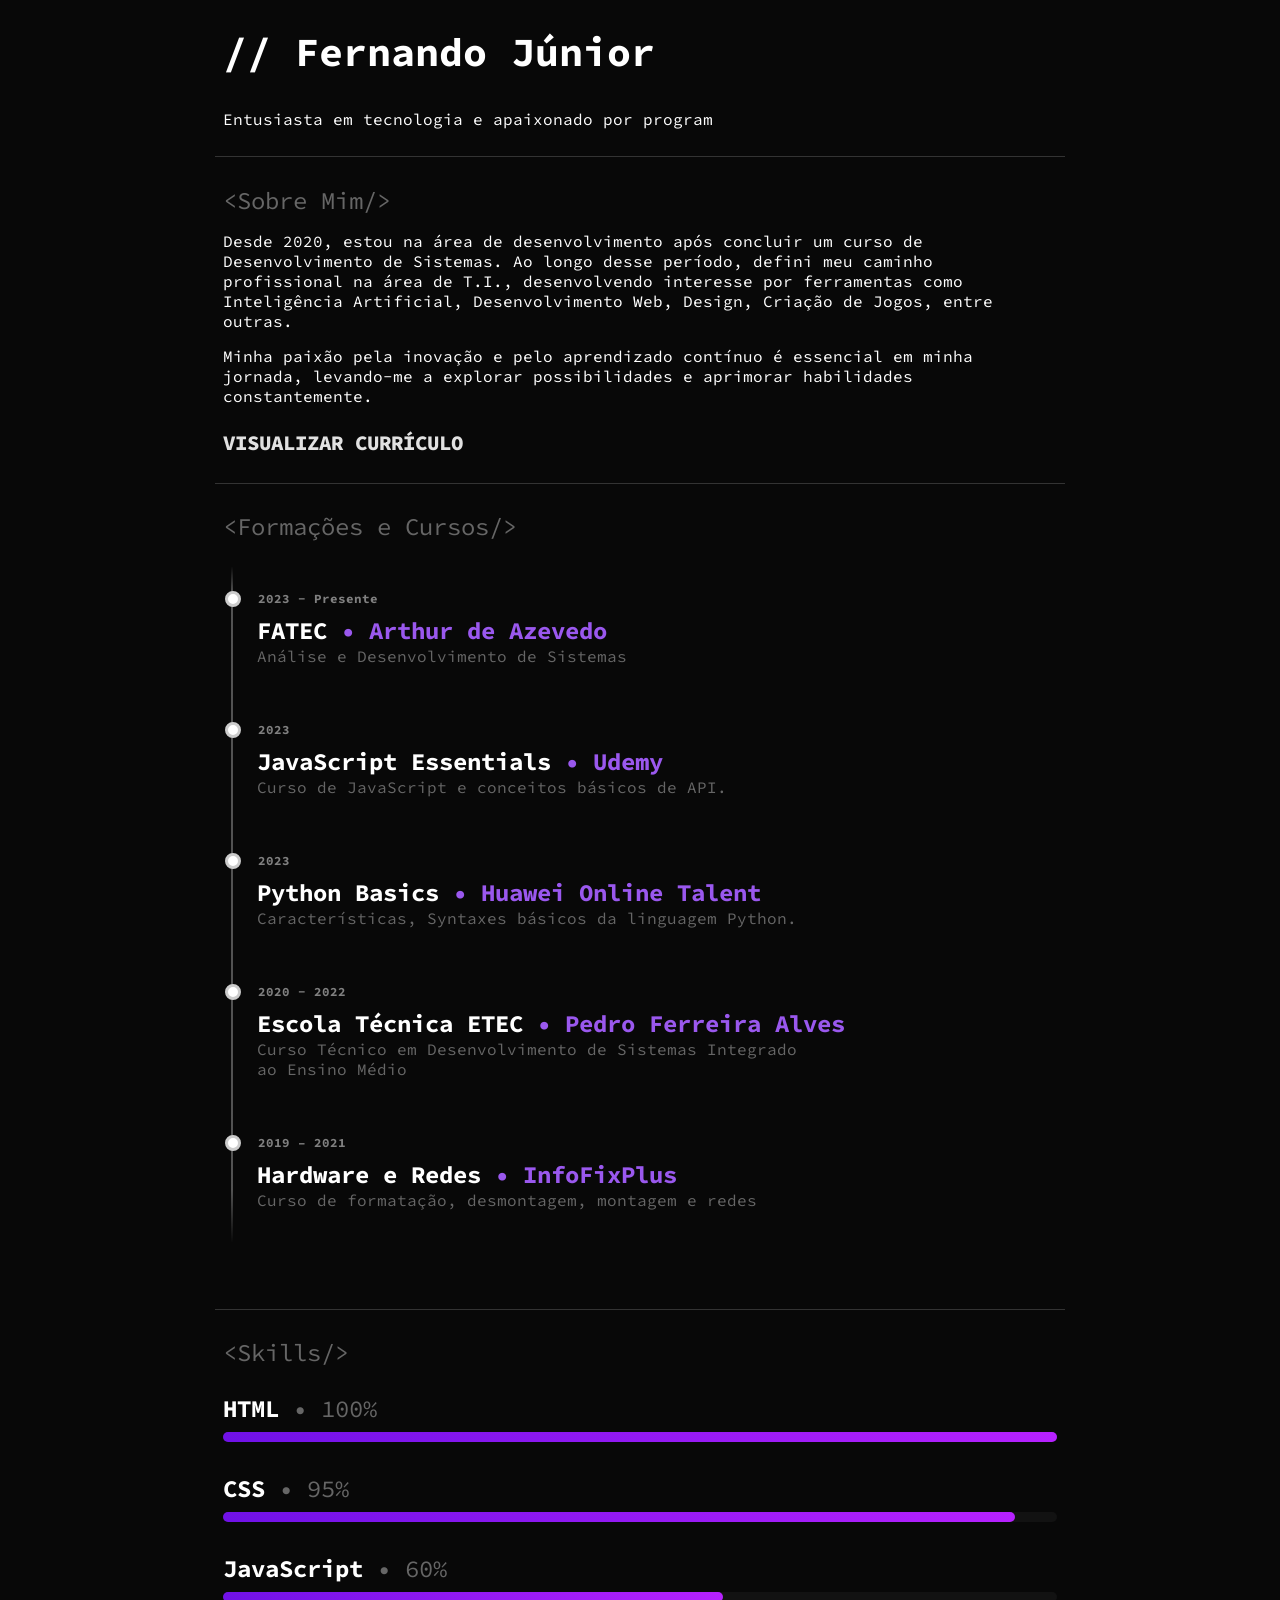
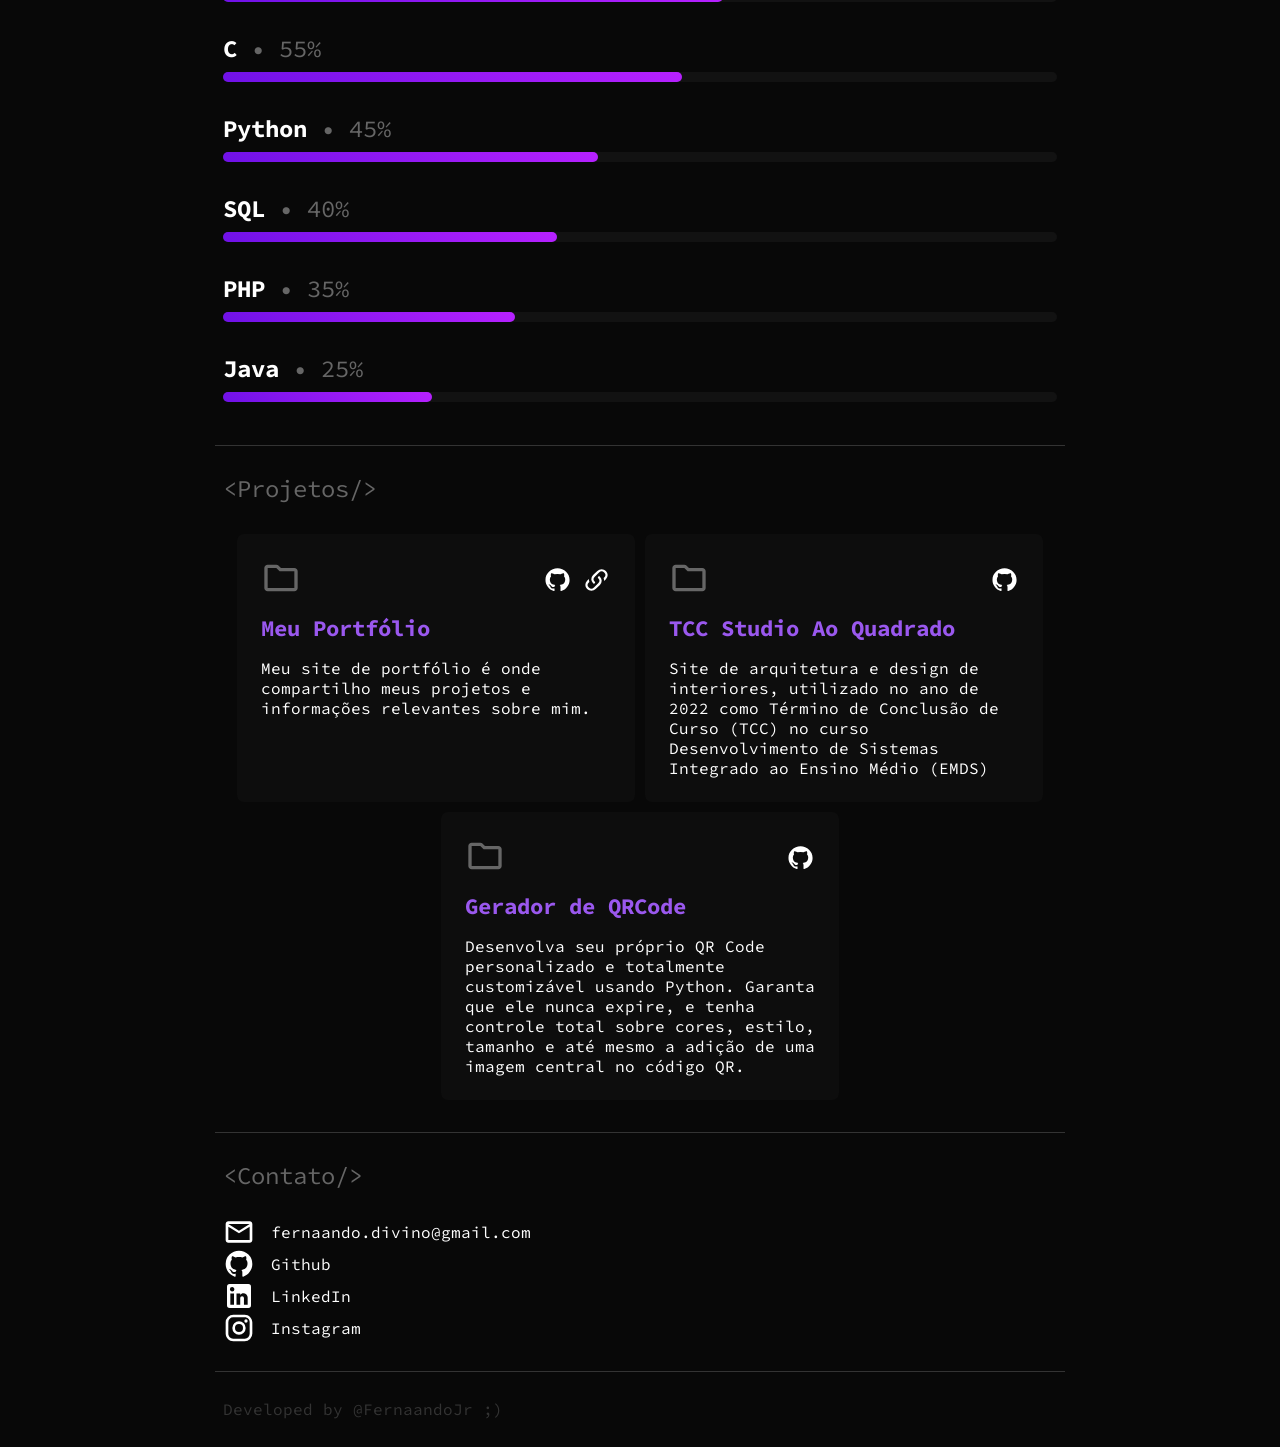
==== commit 078f0445: "1405" ====
--- a/index.html
+++ b/index.html
@@ -106,12 +106,14 @@
           <div class="bar"><div class="bar-status js"></div></div>
           <h1>C<span>55%</span></h1>
           <div class="bar"><div class="bar-status c"></div></div>
-          <h1>PHP<span>50%</span></h1>
-          <div class="bar"><div class="bar-status php"></div></div>
           <h1>Python<span>45%</span></h1>
           <div class="bar"><div class="bar-status py"></div></div>
           <h1>SQL<span>40%</span></h1>
           <div class="bar"><div class="bar-status sql"></div></div>
+          <h1>PHP<span>35%</span></h1>
+          <div class="bar"><div class="bar-status php"></div></div>
+          <h1>Java<span>25%</span></h1>
+          <div class="bar"><div class="bar-status java"></div></div>
         </div>
       </section>
       <!-- PROJETOS -->
--- a/styles/skill.css
+++ b/styles/skill.css
@@ -118,7 +118,10 @@
   width: 40%;
 }
 .bar-status.php {
-  width: 50%;
+  width: 35%;
+}
+.bar-status.java {
+  width: 25%;
 }
 
 @media screen and (max-width: 900px) {
